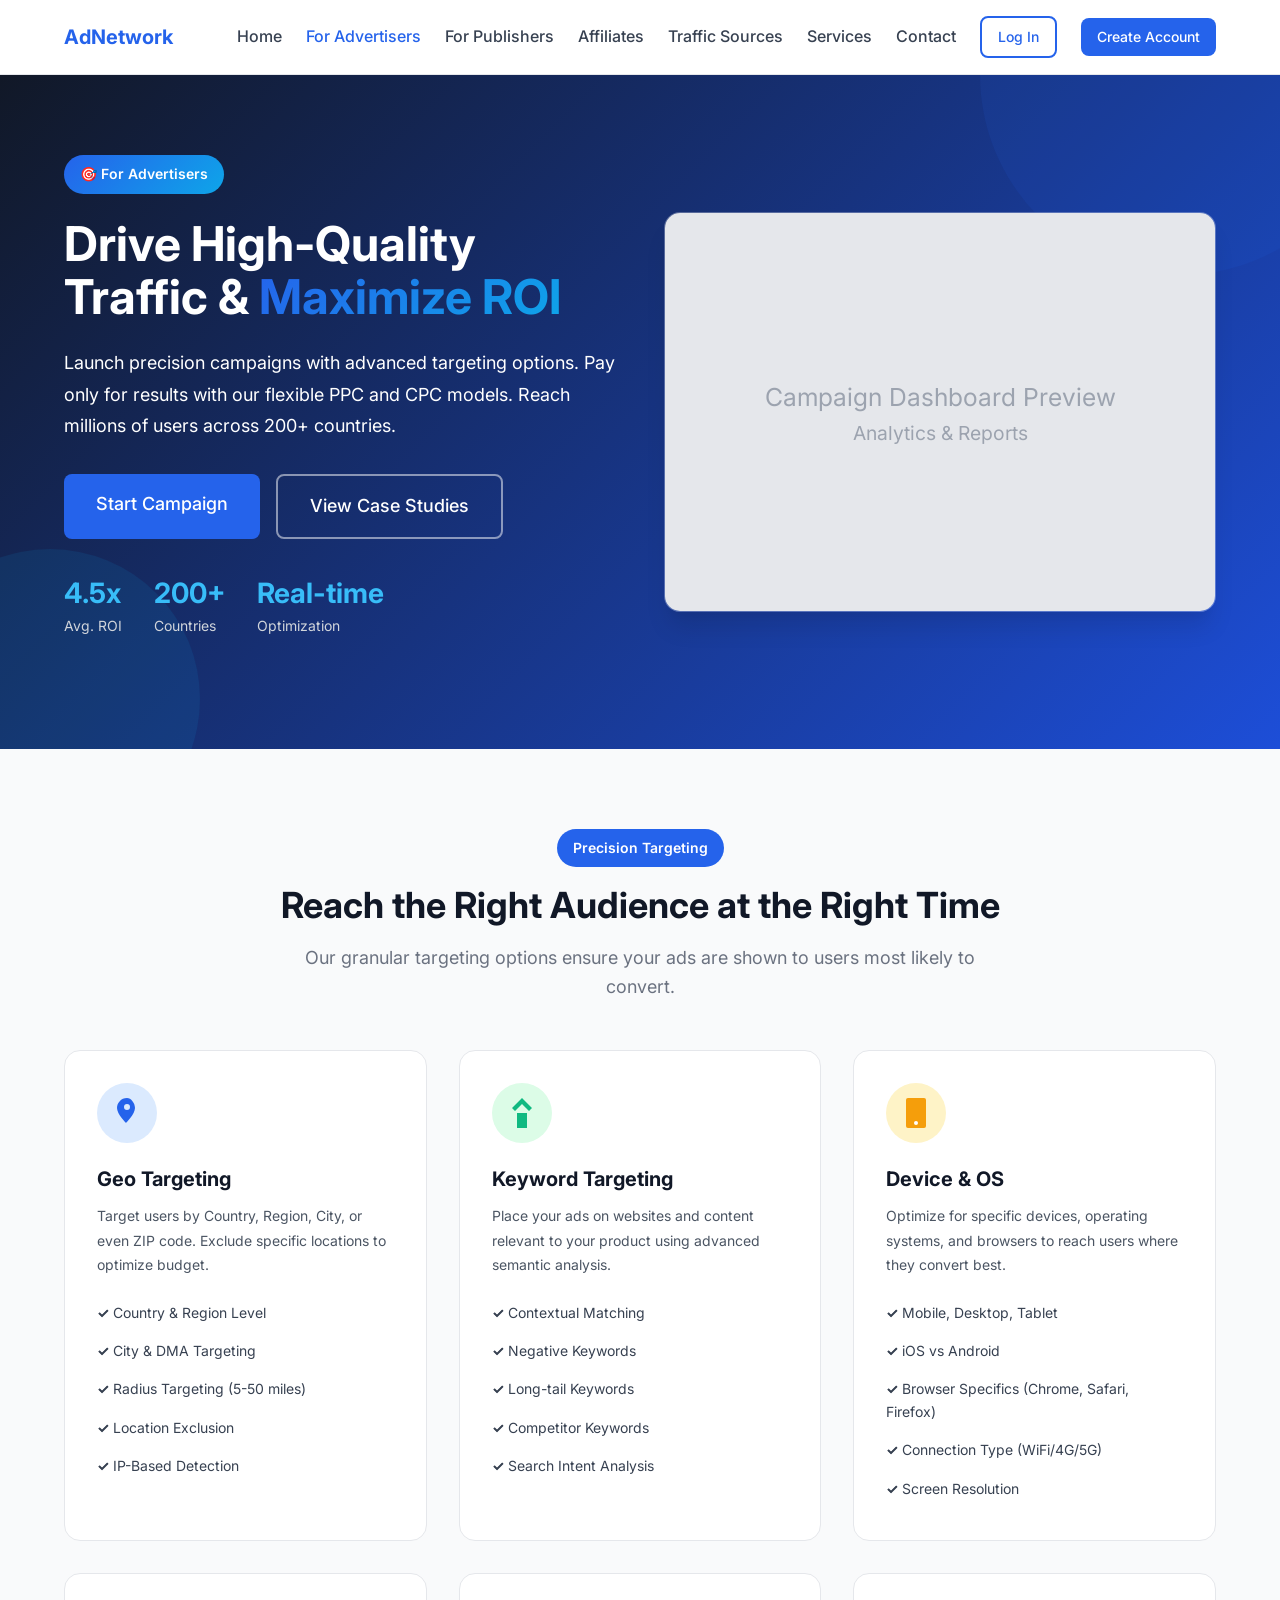
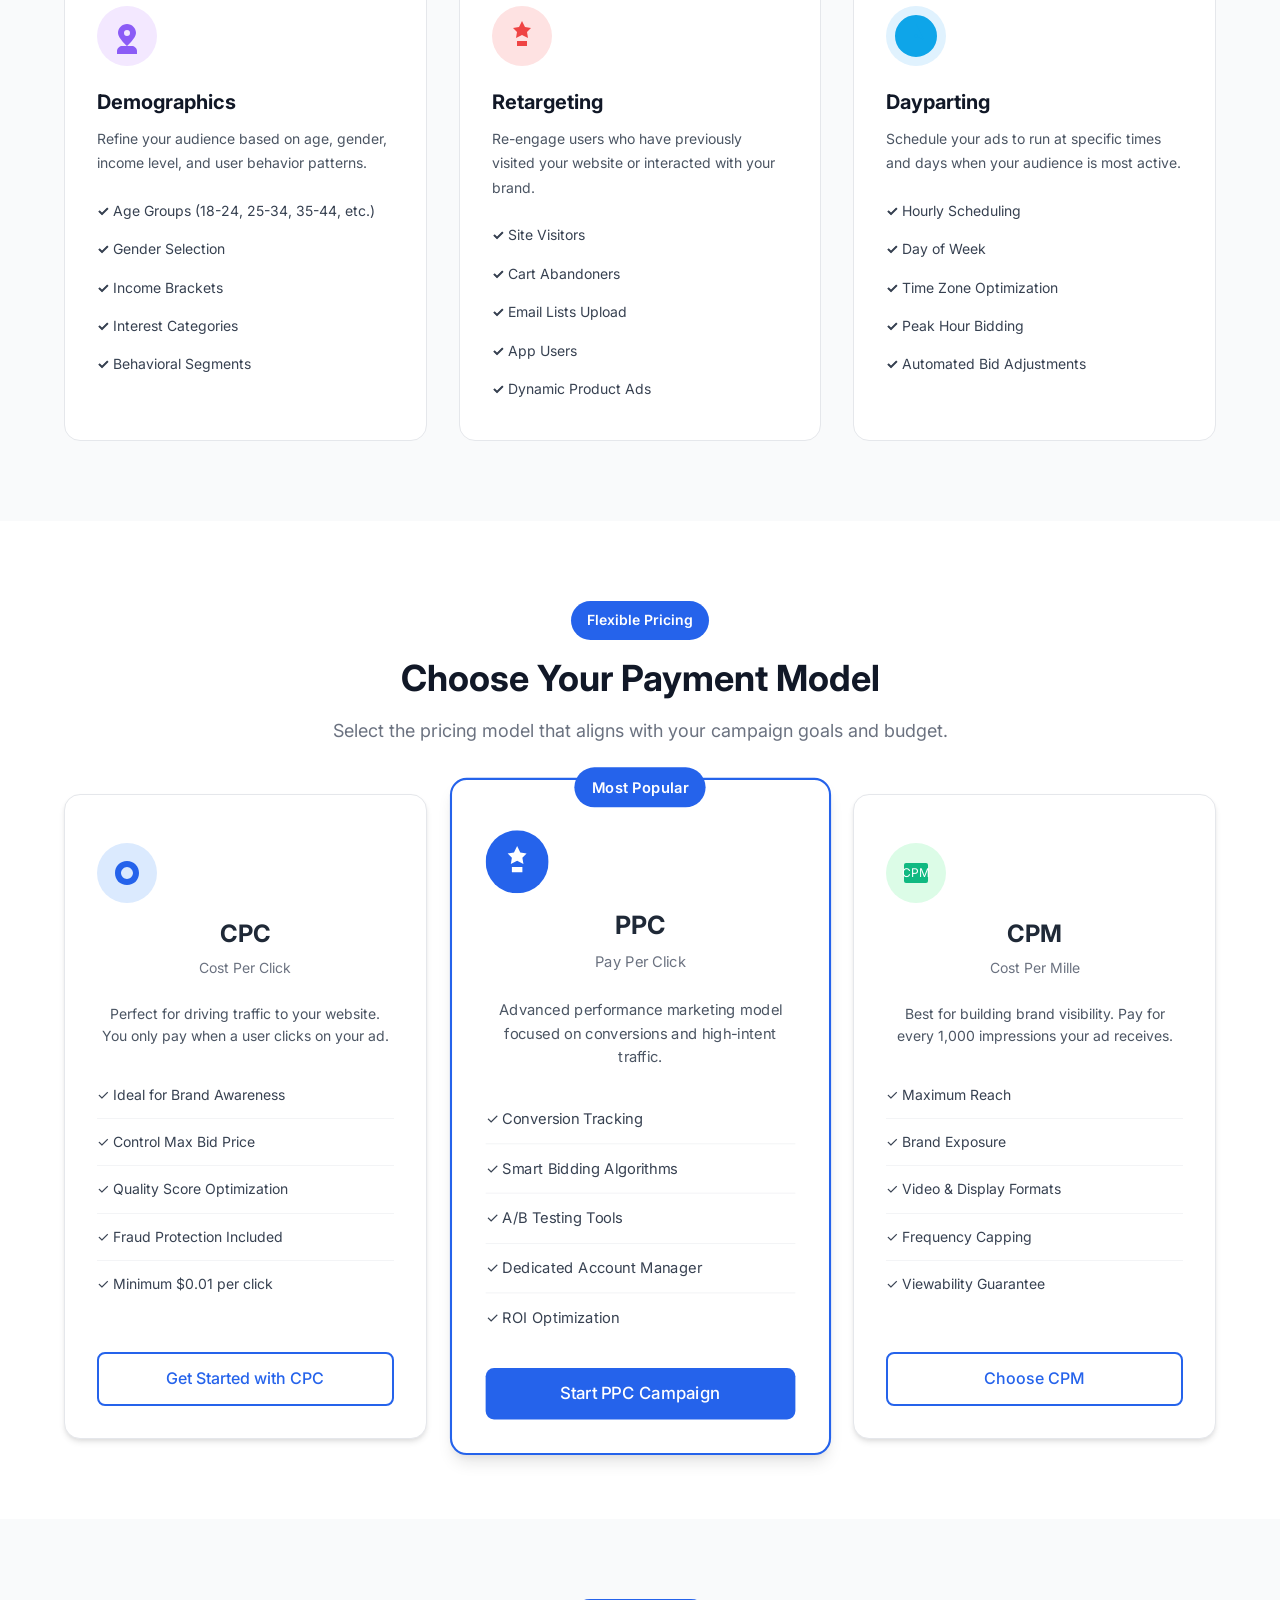
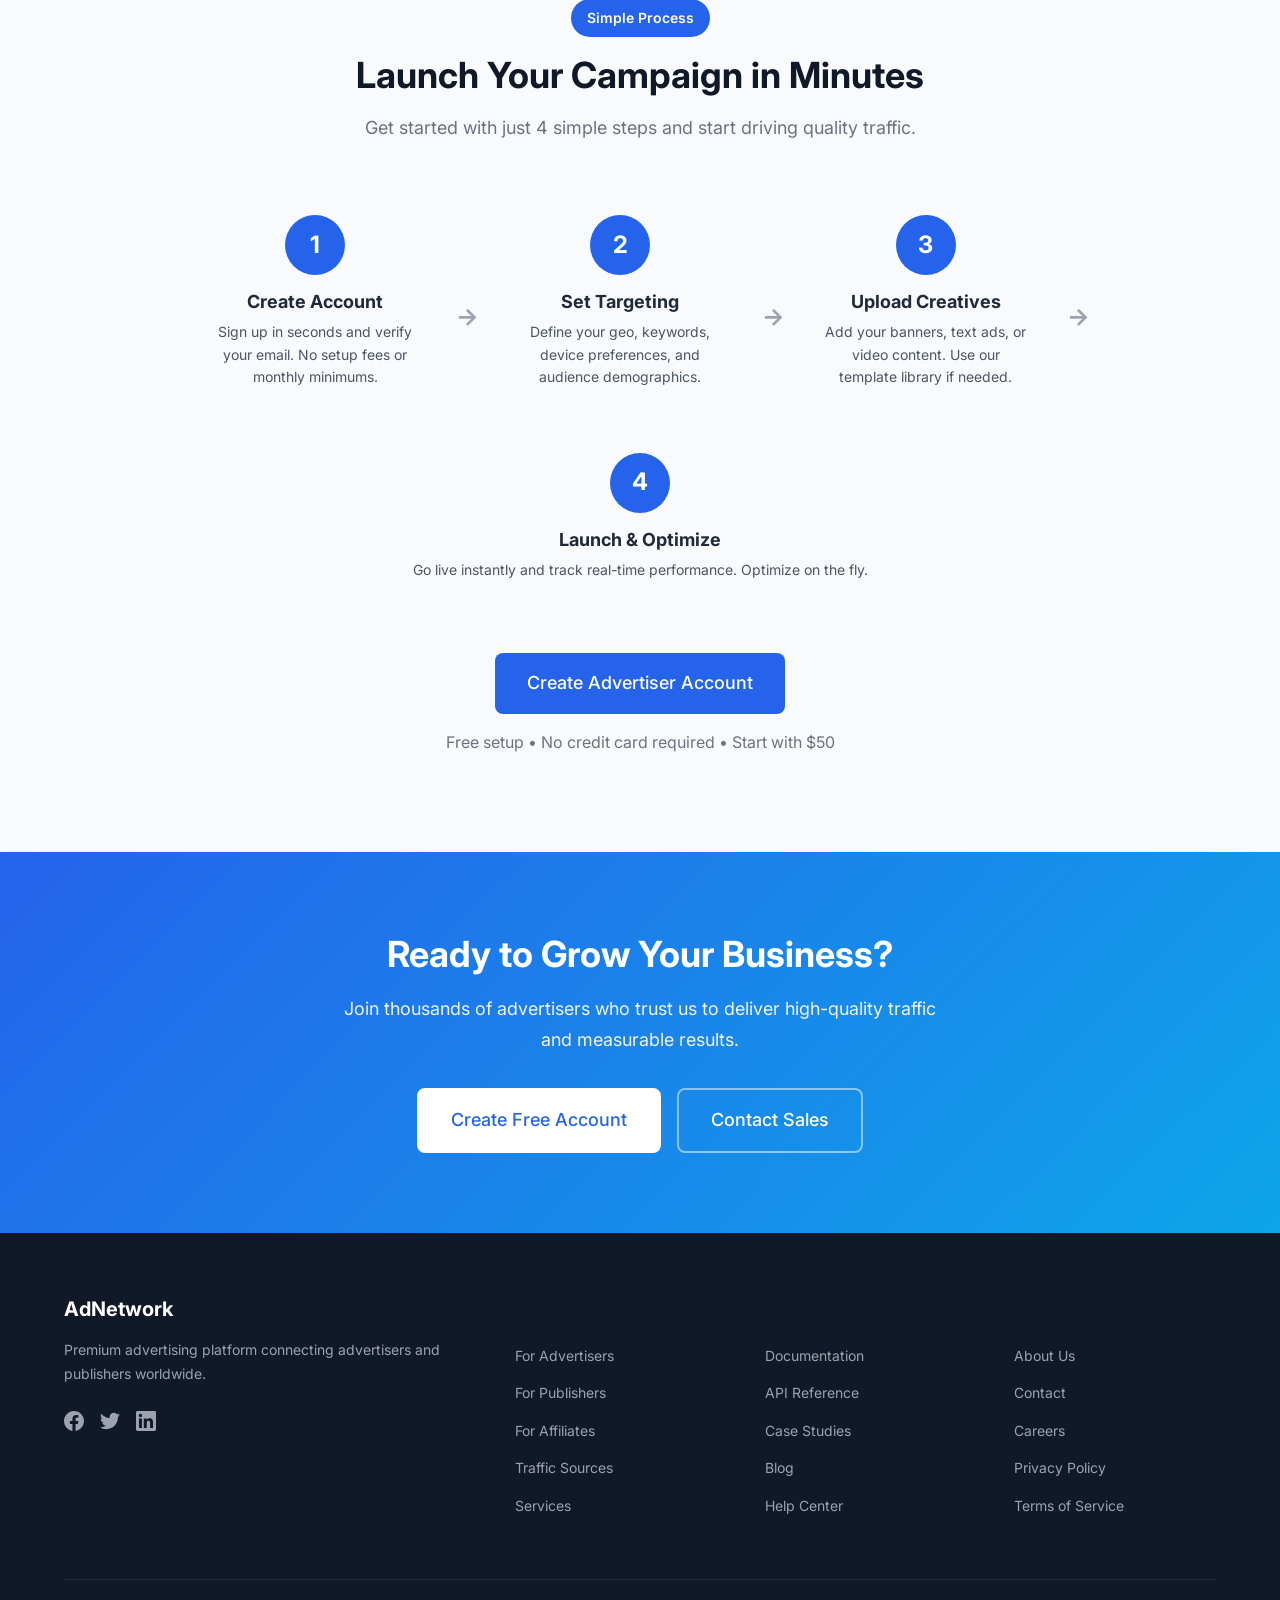
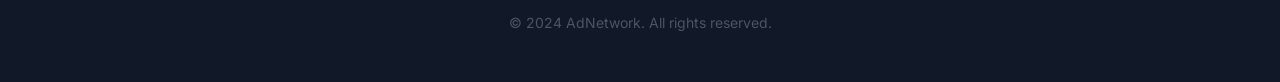
==== pages/advertiser.html @ 81810e1e "update branch" ====
<!DOCTYPE html>
<html lang="en">
<head>
  <meta charset="UTF-8" />
  <meta name="viewport" content="width=device-width, initial-scale=1.0" />
  <meta name="description" content="Reach your ideal audience with precision targeting. PPC, CPC, Geo-targeting, and advanced analytics for maximum ROI." />
  <title>For Advertisers | AdNetwork - Maximize Your ROI</title>
  
  <!-- Stylesheets -->
  <link rel="stylesheet" href="../assets/css/style.css" />
  <link rel="stylesheet" href="../assets/css/responsive.css" />
  <link rel="stylesheet" href="../assets/css/advertiser.css" />
  
  <!-- Google Fonts -->
  <link rel="preconnect" href="https://fonts.googleapis.com" />
  <link rel="preconnect" href="https://fonts.gstatic.com" crossorigin />
  <link href="https://fonts.googleapis.com/css2?family=Inter:wght@400;500;600;700&display=swap" rel="stylesheet" />
</head>
<body>
  <!-- Navigation -->
  <header class="navbar">
    <div class="container">
      <a href="../index.html" class="navbar-brand">AdNetwork</a>
      
      <button class="navbar-toggle" aria-label="Toggle navigation" aria-expanded="false">
        <span></span>
        <span></span>
        <span></span>
      </button>
      
      <nav class="navbar-menu" id="navbar-menu">
        <a href="../index.html" class="navbar-link">Home</a>
        <a href="advertiser.html" class="navbar-link active">For Advertisers</a>
        <a href="publisher.html" class="navbar-link">For Publishers</a>
        <a href="affiliate.html" class="navbar-link">Affiliates</a>
        <a href="traffic-sources.html" class="navbar-link">Traffic Sources</a>
        <a href="services.html" class="navbar-link">Services</a>
        <a href="contact.html" class="navbar-link">Contact</a>
        <a href="#" class="btn btn-outline btn-sm">Log In</a>
        <a href="#" class="btn btn-primary btn-sm">Create Account</a>
      </nav>
    </div>
  </header>

  <!-- Main Content -->
  <main>
    <!-- Hero Section -->
    <section class="hero-section advertiser-hero">
      <div class="container">
        <div class="hero-content">
          <div class="hero-text">
            <span class="hero-badge">🎯 For Advertisers</span>
            <h1>Drive High-Quality Traffic & <span class="text-gradient">Maximize ROI</span></h1>
            <p class="hero-description">
              Launch precision campaigns with advanced targeting options. 
              Pay only for results with our flexible PPC and CPC models. 
              Reach millions of users across 200+ countries.
            </p>
            <div class="hero-cta">
              <a href="#" class="btn btn-primary btn-lg">Start Campaign</a>
              <a href="#" class="btn btn-outline-light btn-lg">View Case Studies</a>
            </div>
            <div class="hero-stats">
              <div class="stat-item">
                <span class="stat-number">4.5x</span>
                <span class="stat-label">Avg. ROI</span>
              </div>
              <div class="stat-item">
                <span class="stat-number">200+</span>
                <span class="stat-label">Countries</span>
              </div>
              <div class="stat-item">
                <span class="stat-number">Real-time</span>
                <span class="stat-label">Optimization</span>
              </div>
            </div>
          </div>
          <div class="hero-image">
            <div class="image-placeholder hero-placeholder">
              <svg viewBox="0 0 400 300" xmlns="http://www.w3.org/2000/svg">
                <rect fill="#E5E7EB" width="400" height="300"/>
                <text fill="#9CA3AF" font-family="Inter, sans-serif" font-size="18" text-anchor="middle" x="200" y="140">Campaign Dashboard Preview</text>
                <text fill="#9CA3AF" font-family="Inter, sans-serif" font-size="14" text-anchor="middle" x="200" y="165">Analytics & Reports</text>
              </svg>
            </div>
          </div>
        </div>
      </div>
      <div class="hero-background-shapes">
        <div class="shape shape-1"></div>
        <div class="shape shape-2"></div>
      </div>
    </section>

    <!-- Targeting Options Section -->
    <section class="section section-lg bg-light">
      <div class="container">
        <div class="section-header text-center">
          <span class="section-badge">Precision Targeting</span>
          <h2>Reach the Right Audience at the Right Time</h2>
          <p class="section-description text-muted text-large">
            Our granular targeting options ensure your ads are shown to users most likely to convert.
          </p>
        </div>

        <div class="features-grid">
          <!-- Geo Targeting -->
          <div class="feature-card">
            <div class="feature-icon">
              <svg viewBox="0 0 60 60" xmlns="http://www.w3.org/2000/svg">
                <circle fill="#DBEAFE" cx="30" cy="30" r="30"/>
                <path fill="#2563EB" d="M30 15C24 15 20 20 20 25c0 6 9 15 9 15s9-9 9-15c0-5-4-10-8-10zm0 12a3 3 0 110-6 3 3 0 010 6z"/>
              </svg>
            </div>
            <h4>Geo Targeting</h4>
            <p>Target users by Country, Region, City, or even ZIP code. Exclude specific locations to optimize budget.</p>
            <ul class="feature-list">
              <li>✓ Country & Region Level</li>
              <li>✓ City & DMA Targeting</li>
              <li>✓ Radius Targeting (5-50 miles)</li>
              <li>✓ Location Exclusion</li>
              <li>✓ IP-Based Detection</li>
            </ul>
          </div>

          <!-- Keyword Targeting -->
          <div class="feature-card">
            <div class="feature-icon">
              <svg viewBox="0 0 60 60" xmlns="http://www.w3.org/2000/svg">
                <circle fill="#DCFCE7" cx="30" cy="30" r="30"/>
                <path fill="#10B981" d="M20 25l10-10 10 10-3 3-7-7-7 7-3-3zm5 5h10v15H25V30z"/>
              </svg>
            </div>
            <h4>Keyword Targeting</h4>
            <p>Place your ads on websites and content relevant to your product using advanced semantic analysis.</p>
            <ul class="feature-list">
              <li>✓ Contextual Matching</li>
              <li>✓ Negative Keywords</li>
              <li>✓ Long-tail Keywords</li>
              <li>✓ Competitor Keywords</li>
              <li>✓ Search Intent Analysis</li>
            </ul>
          </div>

          <!-- Device & OS -->
          <div class="feature-card">
            <div class="feature-icon">
              <svg viewBox="0 0 60 60" xmlns="http://www.w3.org/2000/svg">
                <circle fill="#FEF3C7" cx="30" cy="30" r="30"/>
                <rect fill="#F59E0B" x="20" y="15" width="20" height="30" rx="2"/>
                <circle fill="#FFFFFF" cx="30" cy="40" r="2"/>
              </svg>
            </div>
            <h4>Device & OS</h4>
            <p>Optimize for specific devices, operating systems, and browsers to reach users where they convert best.</p>
            <ul class="feature-list">
              <li>✓ Mobile, Desktop, Tablet</li>
              <li>✓ iOS vs Android</li>
              <li>✓ Browser Specifics (Chrome, Safari, Firefox)</li>
              <li>✓ Connection Type (WiFi/4G/5G)</li>
              <li>✓ Screen Resolution</li>
            </ul>
          </div>

          <!-- Demographic -->
          <div class="feature-card">
            <div class="feature-icon">
              <svg viewBox="0 0 60 60" xmlns="http://www.w3.org/2000/svg">
                <circle fill="#F3E8FF" cx="30" cy="30" r="30"/>
                <path fill="#8B5CF6" d="M30 18c-5 0-9 4-9 9s9 13 9 13 9-8 9-13-4-9-9-9zm0 12a3 3 0 110-6 3 3 0 010 6z"/>
                <path fill="#8B5CF6" d="M20 45c0-3 3-5 5-5h10c2 0 5 2 5 5v3H20v-3z"/>
              </svg>
            </div>
            <h4>Demographics</h4>
            <p>Refine your audience based on age, gender, income level, and user behavior patterns.</p>
            <ul class="feature-list">
              <li>✓ Age Groups (18-24, 25-34, 35-44, etc.)</li>
              <li>✓ Gender Selection</li>
              <li>✓ Income Brackets</li>
              <li>✓ Interest Categories</li>
              <li>✓ Behavioral Segments</li>
            </ul>
          </div>

          <!-- Retargeting -->
          <div class="feature-card">
            <div class="feature-icon">
              <svg viewBox="0 0 60 60" xmlns="http://www.w3.org/2000/svg">
                <circle fill="#FEE2E2" cx="30" cy="30" r="30"/>
                <path fill="#EF4444" d="M30 15l3 6 6 1-4 4 1 6-6-3-6 3 1-6-4-4 6-1 3-6z"/>
                <path fill="#EF4444" d="M25 35h10v5H25v-5z"/>
              </svg>
            </div>
            <h4>Retargeting</h4>
            <p>Re-engage users who have previously visited your website or interacted with your brand.</p>
            <ul class="feature-list">
              <li>✓ Site Visitors</li>
              <li>✓ Cart Abandoners</li>
              <li>✓ Email Lists Upload</li>
              <li>✓ App Users</li>
              <li>✓ Dynamic Product Ads</li>
            </ul>
          </div>

          <!-- Dayparting -->
          <div class="feature-card">
            <div class="feature-icon">
              <svg viewBox="0 0 60 60" xmlns="http://www.w3.org/2000/svg">
                <circle fill="#E0F2FE" cx="30" cy="30" r="30"/>
                <circle fill="#0EA5E9" cx="30" cy="30" r="20" fill="none" stroke="#0EA5E9" stroke-width="2"/>
                <path fill="#0EA5E9" d="M30 18v12l8 4"/>
                <circle fill="#0EA5E9" cx="30" cy="30" r="2"/>
              </svg>
            </div>
            <h4>Dayparting</h4>
            <p>Schedule your ads to run at specific times and days when your audience is most active.</p>
            <ul class="feature-list">
              <li>✓ Hourly Scheduling</li>
              <li>✓ Day of Week</li>
              <li>✓ Time Zone Optimization</li>
              <li>✓ Peak Hour Bidding</li>
              <li>✓ Automated Bid Adjustments</li>
            </ul>
          </div>
        </div>
      </div>
    </section>

    <!-- Pricing Models Section -->
    <section class="section section-lg">
      <div class="container">
        <div class="section-header text-center">
          <span class="section-badge">Flexible Pricing</span>
          <h2>Choose Your Payment Model</h2>
          <p class="section-description text-muted text-large">
            Select the pricing model that aligns with your campaign goals and budget.
          </p>
        </div>

        <div class="pricing-grid">
          <!-- CPC Card -->
          <div class="pricing-card">
            <div class="pricing-header">
              <div class="pricing-icon">
                <svg viewBox="0 0 60 60" xmlns="http://www.w3.org/2000/svg">
                  <circle fill="#DBEAFE" cx="30" cy="30" r="30"/>
                  <path fill="#2563EB" d="M30 18c-7 0-12 5-12 12s5 12 12 12 12-5 12-12-5-12-12-12zm0 18c-3 0-6-3-6-6s3-6 6-6 6 3 6 6-3 6-6 6z"/>
                  <path fill="#2563EB" d="M25 30h10M30 25v10"/>
                </svg>
              </div>
              <h3>CPC</h3>
              <p class="pricing-subtitle">Cost Per Click</p>
            </div>
            <p class="pricing-desc">Perfect for driving traffic to your website. You only pay when a user clicks on your ad.</p>
            <ul class="pricing-features">
              <li>✓ Ideal for Brand Awareness</li>
              <li>✓ Control Max Bid Price</li>
              <li>✓ Quality Score Optimization</li>
              <li>✓ Fraud Protection Included</li>
              <li>✓ Minimum $0.01 per click</li>
            </ul>
            <a href="#" class="btn btn-outline btn-block">Get Started with CPC</a>
          </div>

          <!-- PPC Card -->
          <div class="pricing-card featured">
            <div class="featured-badge">Most Popular</div>
            <div class="pricing-header">
              <div class="pricing-icon">
                <svg viewBox="0 0 60 60" xmlns="http://www.w3.org/2000/svg">
                  <circle fill="#2563EB" cx="30" cy="30" r="30"/>
                  <path fill="#FFFFFF" d="M30 15l3 6 6 1-4 4 1 6-6-3-6 3 1-6-4-4 6-1 3-6z"/>
                  <path fill="#FFFFFF" d="M25 35h10v5H25v-5z"/>
                </svg>
              </div>
              <h3>PPC</h3>
              <p class="pricing-subtitle">Pay Per Click</p>
            </div>
            <p class="pricing-desc">Advanced performance marketing model focused on conversions and high-intent traffic.</p>
            <ul class="pricing-features">
              <li>✓ Conversion Tracking</li>
              <li>✓ Smart Bidding Algorithms</li>
              <li>✓ A/B Testing Tools</li>
              <li>✓ Dedicated Account Manager</li>
              <li>✓ ROI Optimization</li>
            </ul>
            <a href="#" class="btn btn-primary btn-block">Start PPC Campaign</a>
          </div>

          <!-- CPM Card -->
          <div class="pricing-card">
            <div class="pricing-header">
              <div class="pricing-icon">
                <svg viewBox="0 0 60 60" xmlns="http://www.w3.org/2000/svg">
                  <circle fill="#DCFCE7" cx="30" cy="30" r="30"/>
                  <rect fill="#10B981" x="18" y="20" width="24" height="20" rx="2"/>
                  <text fill="#FFFFFF" font-family="Inter, sans-serif" font-size="12" text-anchor="middle" x="30" y="34">CPM</text>
                </svg>
              </div>
              <h3>CPM</h3>
              <p class="pricing-subtitle">Cost Per Mille</p>
            </div>
            <p class="pricing-desc">Best for building brand visibility. Pay for every 1,000 impressions your ad receives.</p>
            <ul class="pricing-features">
              <li>✓ Maximum Reach</li>
              <li>✓ Brand Exposure</li>
              <li>✓ Video & Display Formats</li>
              <li>✓ Frequency Capping</li>
              <li>✓ Viewability Guarantee</li>
            </ul>
            <a href="#" class="btn btn-outline btn-block">Choose CPM</a>
          </div>
        </div>
      </div>
    </section>

    <!-- How It Works Section -->
    <section class="section section-lg bg-light">
      <div class="container">
        <div class="section-header text-center">
          <span class="section-badge">Simple Process</span>
          <h2>Launch Your Campaign in Minutes</h2>
          <p class="section-description text-muted text-large">
            Get started with just 4 simple steps and start driving quality traffic.
          </p>
        </div>

        <div class="steps-container">
          <div class="step-item">
            <div class="step-number">1</div>
            <h4>Create Account</h4>
            <p>Sign up in seconds and verify your email. No setup fees or monthly minimums.</p>
          </div>
          <div class="step-arrow">→</div>
          <div class="step-item">
            <div class="step-number">2</div>
            <h4>Set Targeting</h4>
            <p>Define your geo, keywords, device preferences, and audience demographics.</p>
          </div>
          <div class="step-arrow">→</div>
          <div class="step-item">
            <div class="step-number">3</div>
            <h4>Upload Creatives</h4>
            <p>Add your banners, text ads, or video content. Use our template library if needed.</p>
          </div>
          <div class="step-arrow">→</div>
          <div class="step-item">
            <div class="step-number">4</div>
            <h4>Launch & Optimize</h4>
            <p>Go live instantly and track real-time performance. Optimize on the fly.</p>
          </div>
        </div>
        
        <div class="text-center" style="margin-top: 3rem;">
          <a href="#" class="btn btn-primary btn-lg">Create Advertiser Account</a>
          <p class="text-muted mt-4">Free setup • No credit card required • Start with $50</p>
        </div>
      </div>
    </section>

    <!-- CTA Section -->
    <section class="section section-lg cta-section">
      <div class="container">
        <div class="cta-content text-center">
          <h2>Ready to Grow Your Business?</h2>
          <p class="cta-description">Join thousands of advertisers who trust us to deliver high-quality traffic and measurable results.</p>
          <div class="cta-actions">
            <a href="#" class="btn btn-white btn-lg">Create Free Account</a>
            <a href="#" class="btn btn-outline-light btn-lg">Contact Sales</a>
          </div>
        </div>
      </div>
    </section>
  </main>

  <!-- Footer -->
  <footer class="footer">
    <div class="container">
      <div class="footer-grid">
        <div class="footer-column">
          <h4 class="footer-brand">AdNetwork</h4>
          <p class="footer-description">Premium advertising platform connecting advertisers and publishers worldwide.</p>
          <div class="footer-social">
            <a href="#" aria-label="Facebook">
              <svg width="20" height="20" viewBox="0 0 24 24" fill="currentColor"><path d="M24 12.073c0-6.627-5.373-12-12-12s-12 5.373-12 12c0 5.99 4.388 10.954 10.125 11.854v-8.385H7.078v-3.47h3.047V9.43c0-3.007 1.792-4.669 4.533-4.669 1.312 0 2.686.235 2.686.235v2.953H15.83c-1.491 0-1.956.925-1.956 1.874v2.25h3.328l-.532 3.47h-2.796v8.385C19.612 23.027 24 18.062 24 12.073z"/></svg>
            </a>
            <a href="#" aria-label="Twitter">
              <svg width="20" height="20" viewBox="0 0 24 24" fill="currentColor"><path d="M23.953 4.57a10 10 0 01-2.825.775 4.958 4.958 0 002.163-2.723c-.951.555-2.005.959-3.127 1.184a4.92 4.92 0 00-8.384 4.482C7.69 8.095 4.067 6.13 1.64 3.162a4.822 4.822 0 00-.666 2.475c0 1.71.87 3.213 2.188 4.096a4.904 4.904 0 01-2.228-.616v.06a4.923 4.923 0 003.946 4.827 4.996 4.996 0 01-2.212.085 4.936 4.936 0 004.604 3.417 9.867 9.867 0 01-6.102 2.105c-.39 0-.779-.023-1.17-.067a13.995 13.995 0 007.557 2.209c9.053 0 13.998-7.496 13.998-13.985 0-.21 0-.42-.015-.63A9.935 9.935 0 0024 4.59z"/></svg>
            </a>
            <a href="#" aria-label="LinkedIn">
              <svg width="20" height="20" viewBox="0 0 24 24" fill="currentColor"><path d="M20.447 20.452h-3.554v-5.569c0-1.328-.027-3.037-1.852-3.037-1.853 0-2.136 1.445-2.136 2.939v5.667H9.351V9h3.414v1.561h.046c.477-.9 1.637-1.85 3.37-1.85 3.601 0 4.267 2.37 4.267 5.455v6.286zM5.337 7.433c-1.144 0-2.063-.926-2.063-2.065 0-1.138.92-2.063 2.063-2.063 1.14 0 2.064.925 2.064 2.063 0 1.139-.925 2.065-2.064 2.065zm1.782 13.019H3.555V9h3.564v11.452zM22.225 0H1.771C.792 0 0 .774 0 1.729v20.542C0 23.227.792 24 1.771 24h20.451C23.2 24 24 23.227 24 22.271V1.729C24 .774 23.2 0 22.222 0h.003z"/></svg>
            </a>
          </div>
        </div>
        
        <div class="footer-column">
          <h4>Platform</h4>
          <ul class="footer-links">
            <li><a href="advertiser.html">For Advertisers</a></li>
            <li><a href="publisher.html">For Publishers</a></li>
            <li><a href="affiliate.html">For Affiliates</a></li>
            <li><a href="traffic-sources.html">Traffic Sources</a></li>
            <li><a href="services.html">Services</a></li>
          </ul>
        </div>
        
        <div class="footer-column">
          <h4>Resources</h4>
          <ul class="footer-links">
            <li><a href="#">Documentation</a></li>
            <li><a href="#">API Reference</a></li>
            <li><a href="#">Case Studies</a></li>
            <li><a href="#">Blog</a></li>
            <li><a href="#">Help Center</a></li>
          </ul>
        </div>
        
        <div class="footer-column">
          <h4>Company</h4>
          <ul class="footer-links">
            <li><a href="#">About Us</a></li>
            <li><a href="contact.html">Contact</a></li>
            <li><a href="#">Careers</a></li>
            <li><a href="#">Privacy Policy</a></li>
            <li><a href="#">Terms of Service</a></li>
          </ul>
        </div>
      </div>
      
      <div class="footer-bottom">
        <p>&copy; 2024 AdNetwork. All rights reserved.</p>
      </div>
    </div>
  </footer>

  <!-- JavaScript -->
  <script src="../assets/js/main.js"></script>
</body>
</html>
---- assets/css/style.css ----
/* =============================================
   CSS Variables - Design System
   ============================================= */
:root {
  /* Color Palette */
  --color-primary: #2563eb;
  --color-primary-dark: #1d4ed8;
  --color-primary-light: #3b82f6;
  
  --color-secondary: #0ea5e9;
  --color-secondary-dark: #0284c7;
  --color-secondary-light: #38bdf8;
  
  --color-accent: #10b981;
  --color-accent-dark: #059669;
  
  /* Neutrals */
  --color-white: #ffffff;
  --color-gray-50: #f9fafb;
  --color-gray-100: #f3f4f6;
  --color-gray-200: #e5e7eb;
  --color-gray-300: #d1d5db;
  --color-gray-400: #9ca3af;
  --color-gray-500: #6b7280;
  --color-gray-600: #4b5563;
  --color-gray-700: #374151;
  --color-gray-800: #1f2937;
  --color-gray-900: #111827;
  --color-black: #000000;
  
  /* Semantic Colors */
  --color-success: #10b981;
  --color-warning: #f59e0b;
  --color-error: #ef4444;
  --color-info: #3b82f6;
  
  /* Typography */
  --font-family-base: 'Inter', -apple-system, BlinkMacSystemFont, 'Segoe UI', Roboto, Oxygen, Ubuntu, Cantarell, sans-serif;
  --font-family-heading: 'Inter', -apple-system, BlinkMacSystemFont, 'Segoe UI', Roboto, Oxygen, Ubuntu, Cantarell, sans-serif;
  
  --font-size-xs: 0.75rem;      /* 12px */
  --font-size-sm: 0.875rem;     /* 14px */
  --font-size-base: 1rem;       /* 16px */
  --font-size-lg: 1.125rem;     /* 18px */
  --font-size-xl: 1.25rem;      /* 20px */
  --font-size-2xl: 1.5rem;      /* 24px */
  --font-size-3xl: 1.875rem;    /* 30px */
  --font-size-4xl: 2.25rem;     /* 36px */
  --font-size-5xl: 3rem;        /* 48px */
  
  --font-weight-normal: 400;
  --font-weight-medium: 500;
  --font-weight-semibold: 600;
  --font-weight-bold: 700;
  
  --line-height-tight: 1.25;
  --line-height-base: 1.6;
  --line-height-relaxed: 1.75;
  
  /* Spacing */
  --spacing-0: 0;
  --spacing-1: 0.25rem;   /* 4px */
  --spacing-2: 0.5rem;    /* 8px */
  --spacing-3: 0.75rem;   /* 12px */
  --spacing-4: 1rem;      /* 16px */
  --spacing-5: 1.25rem;   /* 20px */
  --spacing-6: 1.5rem;    /* 24px */
  --spacing-8: 2rem;      /* 32px */
  --spacing-10: 2.5rem;   /* 40px */
  --spacing-12: 3rem;     /* 48px */
  --spacing-16: 4rem;     /* 64px */
  --spacing-20: 5rem;     /* 80px */
  --spacing-24: 6rem;     /* 96px */
  
  /* Layout */
  --container-max-width: 1200px;
  --container-padding: var(--spacing-6);
  
  /* Border Radius */
  --radius-sm: 0.25rem;
  --radius-md: 0.5rem;
  --radius-lg: 0.75rem;
  --radius-xl: 1rem;
  --radius-full: 9999px;
  
  /* Shadows */
  --shadow-sm: 0 1px 2px 0 rgba(0, 0, 0, 0.05);
  --shadow-md: 0 4px 6px -1px rgba(0, 0, 0, 0.1), 0 2px 4px -1px rgba(0, 0, 0, 0.06);
  --shadow-lg: 0 10px 15px -3px rgba(0, 0, 0, 0.1), 0 4px 6px -2px rgba(0, 0, 0, 0.05);
  --shadow-xl: 0 20px 25px -5px rgba(0, 0, 0, 0.1), 0 10px 10px -5px rgba(0, 0, 0, 0.04);
  
  /* Transitions */
  --transition-fast: 150ms ease;
  --transition-base: 300ms ease;
  --transition-slow: 500ms ease;
  
  /* Z-index */
  --z-dropdown: 100;
  --z-sticky: 200;
  --z-fixed: 300;
  --z-modal-backdrop: 400;
  --z-modal: 500;
  --z-tooltip: 600;
}

/* =============================================
   Modern CSS Reset
   ============================================= */
*,
*::before,
*::after {
  box-sizing: border-box;
  margin: 0;
  padding: 0;
}

html {
  font-size: 16px;
  -webkit-font-smoothing: antialiased;
  -moz-osx-font-smoothing: grayscale;
  scroll-behavior: smooth;
}

body {
  font-family: var(--font-family-base);
  font-size: var(--font-size-base);
  line-height: var(--line-height-base);
  color: var(--color-gray-800);
  background-color: var(--color-white);
  min-height: 100vh;
  text-rendering: optimizeLegibility;
}

img,
picture,
video,
canvas,
svg {
  display: block;
  max-width: 100%;
  height: auto;
}

input,
button,
textarea,
select {
  font: inherit;
  color: inherit;
}

button {
  cursor: pointer;
  background: none;
  border: none;
}

a {
  text-decoration: none;
  color: inherit;
}

ul,
ol {
  list-style: none;
}

table {
  border-collapse: collapse;
  border-spacing: 0;
}

/* =============================================
   Container & Section Utilities
   ============================================= */
.container {
  width: 100%;
  max-width: var(--container-max-width);
  margin-left: auto;
  margin-right: auto;
  padding-left: var(--container-padding);
  padding-right: var(--container-padding);
}

.container-fluid {
  width: 100%;
  padding-left: var(--container-padding);
  padding-right: var(--container-padding);
}

.section {
  padding-top: var(--spacing-16);
  padding-bottom: var(--spacing-16);
}

.section-sm {
  padding-top: var(--spacing-10);
  padding-bottom: var(--spacing-10);
}

.section-lg {
  padding-top: var(--spacing-20);
  padding-bottom: var(--spacing-20);
}

/* =============================================
   Typography Utilities
   ============================================= */
h1, h2, h3, h4, h5, h6 {
  font-family: var(--font-family-heading);
  font-weight: var(--font-weight-bold);
  line-height: var(--line-height-tight);
  color: var(--color-gray-900);
  margin-bottom: var(--spacing-4);
}

h1 {
  font-size: var(--font-size-5xl);
}

h2 {
  font-size: var(--font-size-4xl);
}

h3 {
  font-size: var(--font-size-3xl);
}

h4 {
  font-size: var(--font-size-2xl);
}

h5 {
  font-size: var(--font-size-xl);
}

h6 {
  font-size: var(--font-size-lg);
}

p {
  margin-bottom: var(--spacing-4);
  color: var(--color-gray-600);
}

a {
  color: var(--color-primary);
  transition: color var(--transition-fast);
}

a:hover {
  color: var(--color-primary-dark);
}

.text-center {
  text-align: center;
}

.text-left {
  text-align: left;
}

.text-right {
  text-align: right;
}

.text-small {
  font-size: var(--font-size-sm);
}

.text-large {
  font-size: var(--font-size-lg);
}

.text-muted {
  color: var(--color-gray-500);
}

.text-primary {
  color: var(--color-primary);
}

.font-bold {
  font-weight: var(--font-weight-bold);
}

.font-semibold {
  font-weight: var(--font-weight-semibold);
}

.font-medium {
  font-weight: var(--font-weight-medium);
}

/* =============================================
   Display & Visibility Utilities
   ============================================= */
.d-none {
  display: none;
}

.d-block {
  display: block;
}

.d-flex {
  display: flex;
}

.d-grid {
  display: grid;
}

.flex-column {
  flex-direction: column;
}

.flex-row {
  flex-direction: row;
}

.justify-center {
  justify-content: center;
}

.justify-between {
  justify-content: space-between;
}

.align-center {
  align-items: center;
}

.gap-2 {
  gap: var(--spacing-2);
}

.gap-4 {
  gap: var(--spacing-4);
}

.gap-6 {
  gap: var(--spacing-6);
}

/* =============================================
   Spacing Utilities
   ============================================= */
.mt-0 { margin-top: var(--spacing-0); }
.mt-2 { margin-top: var(--spacing-2); }
.mt-4 { margin-top: var(--spacing-4); }
.mt-6 { margin-top: var(--spacing-6); }
.mt-8 { margin-top: var(--spacing-8); }

.mb-0 { margin-bottom: var(--spacing-0); }
.mb-2 { margin-bottom: var(--spacing-2); }
.mb-4 { margin-bottom: var(--spacing-4); }
.mb-6 { margin-bottom: var(--spacing-6); }
.mb-8 { margin-bottom: var(--spacing-8); }

.p-0 { padding: var(--spacing-0); }
.p-2 { padding: var(--spacing-2); }
.p-4 { padding: var(--spacing-4); }
.p-6 { padding: var(--spacing-6); }
.p-8 { padding: var(--spacing-8); }

/* =============================================
   Navigation Styles
   ============================================= */
.navbar {
  position: sticky;
  top: 0;
  z-index: var(--z-sticky);
  background-color: var(--color-white);
  border-bottom: 1px solid var(--color-gray-200);
  padding: var(--spacing-4) 0;
}

.navbar .container {
  display: flex;
  justify-content: space-between;
  align-items: center;
}

.navbar-brand {
  font-size: var(--font-size-xl);
  font-weight: var(--font-weight-bold);
  color: var(--color-primary);
}

.navbar-menu {
  display: flex;
  gap: var(--spacing-6);
  align-items: center;
}

.navbar-link {
  font-weight: var(--font-weight-medium);
  color: var(--color-gray-700);
  transition: color var(--transition-fast);
}

.navbar-link:hover,
.navbar-link.active {
  color: var(--color-primary);
}

.navbar-toggle {
  display: none;
  flex-direction: column;
  gap: 4px;
  padding: var(--spacing-2);
  cursor: pointer;
}

.navbar-toggle span {
  display: block;
  width: 24px;
  height: 2px;
  background-color: var(--color-gray-800);
  transition: all var(--transition-fast);
}

/* Mobile Navigation */
@media (max-width: 768px) {
  .navbar-toggle {
    display: flex;
  }
  
  .navbar-menu {
    position: fixed;
    top: 60px;
    left: 0;
    right: 0;
    background-color: var(--color-white);
    flex-direction: column;
    padding: var(--spacing-4);
    border-bottom: 1px solid var(--color-gray-200);
    box-shadow: var(--shadow-md);
    display: none;
  }
  
  .navbar-menu.active {
    display: flex;
  }
}

/* =============================================
   Footer Styles
   ============================================= */
.footer {
  background-color: var(--color-gray-900);
  color: var(--color-gray-300);
  padding: var(--spacing-16) 0 var(--spacing-8);
}

.footer a {
  color: var(--color-gray-300);
}

.footer a:hover {
  color: var(--color-white);
}

/* =============================================
   Button Utilities
   ============================================= */
.btn {
  display: inline-block;
  padding: var(--spacing-3) var(--spacing-6);
  font-weight: var(--font-weight-medium);
  text-align: center;
  border-radius: var(--radius-md);
  transition: all var(--transition-fast);
  cursor: pointer;
  border: none;
}

.btn-primary {
  background-color: var(--color-primary);
  color: var(--color-white);
}

.btn-primary:hover {
  background-color: var(--color-primary-dark);
  color: var(--color-white);
}

.btn-secondary {
  background-color: var(--color-secondary);
  color: var(--color-white);
}

.btn-secondary:hover {
  background-color: var(--color-secondary-dark);
  color: var(--color-white);
}

.btn-outline {
  background-color: transparent;
  border: 2px solid var(--color-primary);
  color: var(--color-primary);
}

.btn-outline:hover {
  background-color: var(--color-primary);
  color: var(--color-white);
}

/* =============================================
   Button Size Variants
   ============================================= */
.btn-sm {
  padding: var(--spacing-2) var(--spacing-4);
  font-size: var(--font-size-sm);
}

.btn-lg {
  padding: var(--spacing-4) var(--spacing-8);
  font-size: var(--font-size-lg);
}

.btn-block {
  display: block;
  width: 100%;
}

.btn-outline-light {
  background-color: transparent;
  border: 2px solid var(--color-white);
  color: var(--color-white);
}

.btn-outline-light:hover {
  background-color: var(--color-white);
  color: var(--color-gray-900);
}

/* =============================================
   Background Utilities
   ============================================= */
.bg-light {
  background-color: var(--color-gray-50);
}

.bg-dark {
  background-color: var(--color-gray-900);
}

/* =============================================
   Section Header Styles
   ============================================= */
.section-header {
  margin-bottom: var(--spacing-12);
}

.section-badge {
  display: inline-block;
  padding: var(--spacing-2) var(--spacing-4);
  background-color: var(--color-primary);
  color: var(--color-white);
  font-size: var(--font-size-sm);
  font-weight: var(--font-weight-semibold);
  border-radius: var(--radius-full);
  margin-bottom: var(--spacing-4);
}

.section-description {
  max-width: 700px;
  margin-left: auto;
  margin-right: auto;
}

/* =============================================
   Hero Section
   ============================================= */
.hero-section {
  position: relative;
  padding: var(--spacing-20) 0;
  overflow: hidden;
  background: linear-gradient(135deg, var(--color-gray-50) 0%, var(--color-white) 100%);
}

.hero-content {
  display: grid;
  grid-template-columns: 1fr 1fr;
  gap: var(--spacing-12);
  align-items: center;
  position: relative;
  z-index: 1;
}

.hero-text {
  max-width: 600px;
}

.hero-badge {
  display: inline-block;
  padding: var(--spacing-2) var(--spacing-4);
  background: linear-gradient(135deg, var(--color-primary) 0%, var(--color-secondary) 100%);
  color: var(--color-white);
  font-size: var(--font-size-sm);
  font-weight: var(--font-weight-semibold);
  border-radius: var(--radius-full);
  margin-bottom: var(--spacing-6);
}

.hero-section h1 {
  font-size: var(--font-size-5xl);
  line-height: 1.1;
  margin-bottom: var(--spacing-6);
}

.text-gradient {
  background: linear-gradient(135deg, var(--color-primary) 0%, var(--color-secondary) 100%);
  -webkit-background-clip: text;
  -webkit-text-fill-color: transparent;
  background-clip: text;
}

.hero-description {
  font-size: var(--font-size-lg);
  color: var(--color-gray-600);
  margin-bottom: var(--spacing-8);
  line-height: var(--line-height-relaxed);
}

.hero-cta {
  display: flex;
  gap: var(--spacing-4);
  margin-bottom: var(--spacing-10);
}

.hero-stats {
  display: flex;
  gap: var(--spacing-8);
}

.stat-item {
  display: flex;
  flex-direction: column;
}

.stat-number {
  font-size: var(--font-size-3xl);
  font-weight: var(--font-weight-bold);
  color: var(--color-primary);
  line-height: 1;
}

.stat-label {
  font-size: var(--font-size-sm);
  color: var(--color-gray-500);
  margin-top: var(--spacing-2);
}

.hero-image {
  position: relative;
}

.image-placeholder {
  background-color: var(--color-gray-100);
  border-radius: var(--radius-xl);
  overflow: hidden;
  box-shadow: var(--shadow-xl);
}

.hero-placeholder {
  width: 100%;
  height: 400px;
}

.hero-background-shapes {
  position: absolute;
  top: 0;
  left: 0;
  right: 0;
  bottom: 0;
  pointer-events: none;
  overflow: hidden;
}

.shape {
  position: absolute;
  border-radius: 50%;
  opacity: 0.1;
}

.shape-1 {
  width: 400px;
  height: 400px;
  background: var(--color-primary);
  top: -200px;
  right: -100px;
}

.shape-2 {
  width: 300px;
  height: 300px;
  background: var(--color-secondary);
  bottom: -100px;
  left: -100px;
}

.shape-3 {
  width: 200px;
  height: 200px;
  background: var(--color-accent);
  top: 50%;
  left: 50%;
  transform: translate(-50%, -50%);
}

/* =============================================
   Logos Grid (Trusted By Section)
   ============================================= */
.logos-grid {
  display: flex;
  justify-content: center;
  align-items: center;
  gap: var(--spacing-8);
  flex-wrap: wrap;
}

.logo-placeholder {
  width: 120px;
  height: 40px;
  transition: opacity var(--transition-fast);
}

.logo-placeholder:hover {
  opacity: 0.7;
}

/* =============================================
   Solutions Grid
   ============================================= */
.solutions-grid {
  display: grid;
  grid-template-columns: repeat(auto-fit, minmax(320px, 1fr));
  gap: var(--spacing-8);
}

.solution-card {
  background: var(--color-white);
  border: 1px solid var(--color-gray-200);
  border-radius: var(--radius-xl);
  padding: var(--spacing-8);
  transition: all var(--transition-base);
}

.solution-card:hover {
  transform: translateY(-4px);
  box-shadow: var(--shadow-xl);
}

.card-featured {
  background: linear-gradient(135deg, var(--color-primary) 0%, var(--color-primary-dark) 100%);
  color: var(--color-white);
  border: none;
}

.card-featured h3,
.card-featured p,
.card-featured li {
  color: var(--color-white);
}

.card-featured .btn-outline {
  border-color: var(--color-white);
  color: var(--color-white);
}

.card-featured .btn-outline:hover {
  background-color: var(--color-white);
  color: var(--color-primary);
}

.card-icon {
  margin-bottom: var(--spacing-6);
}

.icon-placeholder {
  width: 60px;
  height: 60px;
  border-radius: var(--radius-lg);
  display: flex;
  align-items: center;
  justify-content: center;
}

.icon-secondary {
  background-color: var(--color-success);
}

.icon-accent {
  background-color: var(--color-warning);
}

.card-description {
  color: var(--color-gray-600);
  margin-bottom: var(--spacing-6);
  line-height: var(--line-height-relaxed);
}

.card-features {
  list-style: none;
  margin-bottom: var(--spacing-8);
}

.card-features li {
  padding: var(--spacing-2) 0;
  color: var(--color-gray-700);
  font-size: var(--font-size-sm);
}

.card-featured .card-features li {
  color: var(--color-gray-100);
}

/* =============================================
   Features Grid
   ============================================= */
.features-grid {
  display: grid;
  grid-template-columns: repeat(auto-fit, minmax(300px, 1fr));
  gap: var(--spacing-8);
}

.feature-card {
  background: var(--color-white);
  border-radius: var(--radius-lg);
  padding: var(--spacing-6);
  transition: all var(--transition-base);
}

.feature-card:hover {
  transform: translateY(-4px);
  box-shadow: var(--shadow-lg);
}

.feature-image-placeholder {
  width: 100%;
  height: 160px;
  margin-bottom: var(--spacing-6);
  border-radius: var(--radius-md);
  overflow: hidden;
}

.feature-card h4 {
  font-size: var(--font-size-xl);
  margin-bottom: var(--spacing-3);
}

.feature-card p {
  font-size: var(--font-size-sm);
  color: var(--color-gray-600);
  line-height: var(--line-height-relaxed);
}

/* =============================================
   Stats Section
   ============================================= */
.stats-container {
  display: grid;
  grid-template-columns: repeat(auto-fit, minmax(200px, 1fr));
  gap: var(--spacing-8);
}

.stat-card {
  text-align: center;
  padding: var(--spacing-8);
  background: var(--color-white);
  border-radius: var(--radius-lg);
  box-shadow: var(--shadow-md);
  transition: all var(--transition-base);
}

.stat-card:hover {
  transform: translateY(-4px);
  box-shadow: var(--shadow-xl);
}

.stat-icon {
  font-size: 2.5rem;
  display: block;
  margin-bottom: var(--spacing-4);
}

.stat-value {
  display: block;
  font-size: var(--font-size-4xl);
  font-weight: var(--font-weight-bold);
  color: var(--color-primary);
  line-height: 1;
  margin-bottom: var(--spacing-2);
}

.stat-label {
  display: block;
  font-size: var(--font-size-sm);
  color: var(--color-gray-600);
}

/* =============================================
   CTA Section
   ============================================= */
.cta-section {
  background: linear-gradient(135deg, var(--color-primary) 0%, var(--color-primary-dark) 100%);
  color: var(--color-white);
}

.cta-content {
  text-align: center;
  max-width: 700px;
  margin: 0 auto;
}

.cta-section h2 {
  color: var(--color-white);
  font-size: var(--font-size-4xl);
  margin-bottom: var(--spacing-6);
}

.cta-description {
  font-size: var(--font-size-lg);
  color: var(--color-gray-200);
  margin-bottom: var(--spacing-8);
  line-height: var(--line-height-relaxed);
}

.cta-buttons {
  display: flex;
  gap: var(--spacing-4);
  justify-content: center;
}

/* =============================================
   Responsive Design
   ============================================= */
@media (max-width: 992px) {
  .hero-content {
    grid-template-columns: 1fr;
    text-align: center;
  }
  
  .hero-text {
    max-width: 100%;
  }
  
  .hero-cta {
    justify-content: center;
  }
  
  .hero-stats {
    justify-content: center;
  }
  
  .hero-image {
    order: -1;
  }
}

@media (max-width: 768px) {
  .hero-section {
    padding: var(--spacing-12) 0;
  }
  
  .hero-section h1 {
    font-size: var(--font-size-3xl);
  }
  
  .hero-cta {
    flex-direction: column;
  }
  
  .hero-stats {
    flex-direction: column;
    gap: var(--spacing-4);
  }
  
  .logos-grid {
    gap: var(--spacing-4);
  }
  
  .solutions-grid {
    grid-template-columns: 1fr;
  }
  
  .features-grid {
    grid-template-columns: 1fr;
  }
  
  .stats-container {
    grid-template-columns: repeat(2, 1fr);
  }
  
  .cta-buttons {
    flex-direction: column;
  }
  
  .stat-card {
    padding: var(--spacing-4);
  }
}

@media (max-width: 480px) {
  .stats-container {
    grid-template-columns: 1fr;
  }
  
  .logo-placeholder {
    width: 100px;
    height: 35px;
  }
}

/* Feature List inside Cards */
.feature-list {
    list-style: none;
    padding: 0;
    margin: 1.5rem 0;
    text-align: left;
}

.feature-list li {
    padding: 0.5rem 0;
    padding-left: 1.5rem;
    position: relative;
    color: var(--gray-600);
    font-size: 0.95rem;
}

.feature-list li::before {
    content: "✓";
    position: absolute;
    left: 0;
    color: var(--success);
    font-weight: bold;
}

/* Pricing Cards */
.pricing-grid {
    display: grid;
    grid-template-columns: repeat(auto-fit, minmax(300px, 1fr));
    gap: 2rem;
    margin-top: 3rem;
}

.pricing-card {
    background: white;
    border-radius: var(--radius-lg);
    padding: 2.5rem;
    box-shadow: var(--shadow-md);
    border: 1px solid var(--gray-200);
    transition: var(--transition);
    position: relative;
    display: flex;
    flex-direction: column;
}

.pricing-card:hover {
    transform: translateY(-5px);
    box-shadow: var(--shadow-xl);
}

.pricing-card.featured {
    border-color: var(--primary);
    box-shadow: var(--shadow-lg);
    transform: scale(1.05);
    z-index: 1;
}

.pricing-card.featured:hover {
    transform: scale(1.05) translateY(-5px);
}

.featured-badge {
    position: absolute;
    top: -12px;
    left: 50%;
    transform: translateX(-50%);
    background: var(--primary);
    color: white;
    padding: 0.25rem 1rem;
    border-radius: 20px;
    font-size: 0.85rem;
    font-weight: 600;
}

.pricing-header {
    text-align: center;
    margin-bottom: 1.5rem;
}

.pricing-header h3 {
    font-size: 2rem;
    color: var(--gray-900);
    margin-bottom: 0.5rem;
}

.pricing-subtitle {
    color: var(--gray-500);
    font-size: 0.95rem;
    margin-bottom: 1rem;
}

.pricing-icon {
    color: var(--primary);
    margin: 1rem 0;
}

.pricing-desc {
    text-align: center;
    color: var(--gray-600);
    margin-bottom: 1.5rem;
    line-height: 1.6;
}

.pricing-features {
    list-style: none;
    padding: 0;
    margin: 0 0 2rem 0;
    flex-grow: 1;
}

.pricing-features li {
    padding: 0.75rem 0;
    border-bottom: 1px solid var(--gray-100);
    color: var(--gray-700);
    font-size: 0.95rem;
}

.pricing-features li:last-child {
    border-bottom: none;
}

/* Steps Container */
.steps-container {
    display: flex;
    justify-content: space-between;
    align-items: center;
    max-width: 900px;
    margin: 3rem auto 0;
    flex-wrap: wrap;
    gap: 1rem;
}

.step-item {
    flex: 1;
    min-width: 150px;
    text-align: center;
    padding: 1.5rem;
}

.step-number {
    width: 50px;
    height: 50px;
    background: var(--primary);
    color: white;
    border-radius: 50%;
    display: flex;
    align-items: center;
    justify-content: center;
    font-size: 1.5rem;
    font-weight: 700;
    margin: 0 auto 1rem;
}

.step-item h4 {
    font-size: 1.1rem;
    margin-bottom: 0.5rem;
    color: var(--gray-900);
}

.step-item p {
    font-size: 0.9rem;
    color: var(--gray-600);
}

.step-arrow {
    font-size: 2rem;
    color: var(--gray-400);
    font-weight: bold;
}

/* Badge */
.badge {
    display: inline-block;
    background: rgba(79, 70, 229, 0.1);
    color: var(--primary);
    padding: 0.5rem 1rem;
    border-radius: 20px;
    font-size: 0.875rem;
    font-weight: 600;
    margin-bottom: 1rem;
}

/* Hero Stats */
.hero-stats {
    display: flex;
    gap: 2rem;
    margin: 2rem 0;
    flex-wrap: wrap;
}

.stat-item {
    display: flex;
    flex-direction: column;
}

.stat-number {
    font-size: 1.75rem;
    font-weight: 700;
    color: var(--gray-900);
}

.stat-label {
    font-size: 0.875rem;
    color: var(--gray-500);
}

/* Outline Light Button */
.btn-outline-light {
    background: transparent;
    border: 2px solid rgba(255, 255, 255, 0.5);
    color: white;
}

.btn-outline-light:hover {
    background: white;
    color: var(--primary);
    border-color: white;
}

/* White Button */
.btn-white {
    background: white;
    color: var(--primary);
    border: 2px solid white;
}

.btn-white:hover {
    background: transparent;
    color: white;
    border-color: white;
}

/* Block Button */
.btn-block {
    display: block;
    width: 100%;
}

/* Footer Styles */
.footer {
    background: var(--color-gray-900);
    color: var(--color-gray-300);
    padding: 4rem 0 2rem;
}

.footer-grid {
    display: grid;
    grid-template-columns: 2fr 1fr 1fr 1fr;
    gap: 3rem;
    margin-bottom: 3rem;
}

.footer-column {
    display: flex;
    flex-direction: column;
}

.footer-brand {
    color: white;
    font-size: var(--font-size-xl);
    font-weight: var(--font-weight-bold);
    margin-bottom: var(--spacing-4);
}

.footer-description {
    color: var(--color-gray-400);
    font-size: var(--font-size-sm);
    line-height: var(--line-height-relaxed);
    margin-bottom: var(--spacing-6);
}

.footer-social {
    display: flex;
    gap: var(--spacing-4);
}

.footer-social a {
    color: var(--color-gray-400);
    transition: color var(--transition-fast);
}

.footer-social a:hover {
    color: white;
}

.footer-links {
    list-style: none;
    padding: 0;
    margin: 0;
}

.footer-links li {
    margin-bottom: var(--spacing-3);
}

.footer-links a {
    color: var(--color-gray-400);
    text-decoration: none;
    transition: color var(--transition-fast);
    font-size: var(--font-size-sm);
}

.footer-links a:hover {
    color: white;
}

.footer-bottom {
    border-top: 1px solid var(--color-gray-800);
    padding-top: 2rem;
    text-align: center;
    color: var(--color-gray-500);
    font-size: var(--font-size-sm);
}
---- assets/css/responsive.css ----
/* =============================================
   Responsive Styles
   ============================================= */

/* Tablet Breakpoint */
@media (max-width: 1024px) {
  :root {
    --container-max-width: 960px;
  }
  
  h1 {
    font-size: var(--font-size-4xl);
  }
  
  h2 {
    font-size: var(--font-size-3xl);
  }
  
  .section {
    padding-top: var(--spacing-12);
    padding-bottom: var(--spacing-12);
  }
}

/* Mobile Breakpoint */
@media (max-width: 768px) {
  :root {
    --container-max-width: 100%;
    --container-padding: var(--spacing-4);
  }
  
  html {
    font-size: 14px;
  }
  
  h1 {
    font-size: var(--font-size-3xl);
  }
  
  h2 {
    font-size: var(--font-size-2xl);
  }
  
  h3 {
    font-size: var(--font-size-xl);
  }
  
  .section {
    padding-top: var(--spacing-10);
    padding-bottom: var(--spacing-10);
  }
  
  .section-lg {
    padding-top: var(--spacing-16);
    padding-bottom: var(--spacing-16);
  }
  
  /* Stack flex containers on mobile */
  .flex-column-mobile {
    flex-direction: column;
  }
  
  /* Full width buttons on mobile */
  .btn-block-mobile {
    width: 100%;
    display: block;
  }
}

/* Small Mobile Breakpoint */
@media (max-width: 480px) {
  html {
    font-size: 13px;
  }
  
  .container {
    padding-left: var(--spacing-4);
    padding-right: var(--spacing-4);
  }
  
  h1 {
    font-size: var(--font-size-2xl);
  }
  
  h2 {
    font-size: var(--font-size-xl);
  }
}

/* Print Styles */
@media print {
  .navbar,
  .footer,
  .btn {
    display: none !important;
  }
  
  body {
    background: white;
    color: black;
  }
  
  a {
    text-decoration: underline;
  }
}

/* Advertiser Page Responsive */
@media (max-width: 992px) {
  .pricing-card.featured {
    transform: none;
  }
  
  .pricing-card.featured:hover {
    transform: translateY(-5px);
  }
  
  .steps-container {
    flex-direction: column;
  }
  
  .step-arrow {
    transform: rotate(90deg);
  }
  
  .footer-grid {
    grid-template-columns: 1fr 1fr;
  }
}

@media (max-width: 768px) {
  .hero-stats {
    justify-content: center;
  }
  
  .stat-item {
    text-align: center;
  }
  
  .pricing-grid {
    grid-template-columns: 1fr;
  }
  
  .footer-grid {
    grid-template-columns: 1fr;
    text-align: center;
  }
  
  .step-item {
    min-width: 100%;
  }
  
  .step-arrow {
    display: none;
  }
}
---- assets/css/advertiser.css ----
/* =============================================
   Advertiser Page Specific Styles
   ============================================= */

/* Hero Section - Advertiser Specific */
.advertiser-hero {
  background: linear-gradient(135deg, var(--color-gray-900) 0%, var(--color-primary-dark) 100%);
  color: var(--color-white);
}

.advertiser-hero .hero-text h1,
.advertiser-hero .hero-text p {
  color: var(--color-white);
}

.advertiser-hero .hero-stats .stat-number {
  color: var(--color-secondary-light);
}

.advertiser-hero .hero-stats .stat-label {
  color: var(--color-gray-300);
}

.advertiser-hero .image-placeholder {
  background-color: rgba(255, 255, 255, 0.1);
  backdrop-filter: blur(10px);
  border: 1px solid rgba(255, 255, 255, 0.2);
}

/* Feature Cards */
.feature-card {
  background: var(--color-white);
  border: 1px solid var(--color-gray-200);
  border-radius: var(--radius-xl);
  padding: var(--spacing-8);
  transition: all var(--transition-base);
}

.feature-card:hover {
  transform: translateY(-4px);
  box-shadow: var(--shadow-xl);
}

.feature-icon {
  margin-bottom: var(--spacing-6);
}

.feature-icon svg {
  width: 60px;
  height: 60px;
}

.feature-card h4 {
  font-size: var(--font-size-xl);
  margin-bottom: var(--spacing-3);
}

.feature-card p {
  color: var(--color-gray-600);
  margin-bottom: var(--spacing-4);
}

.feature-list {
  list-style: none;
  padding: 0;
  margin: 0;
}

.feature-list li {
  padding: var(--spacing-2) 0;
  color: var(--color-gray-700);
  font-size: var(--font-size-sm);
}

/* Pricing Grid */
.pricing-grid {
  display: grid;
  grid-template-columns: repeat(auto-fit, minmax(300px, 1fr));
  gap: var(--spacing-8);
  margin-top: var(--spacing-12);
}

.pricing-card {
  background: var(--color-white);
  border: 1px solid var(--color-gray-200);
  border-radius: var(--radius-xl);
  padding: var(--spacing-8);
  text-align: center;
  transition: all var(--transition-base);
  position: relative;
}

.pricing-card:hover {
  transform: translateY(-4px);
  box-shadow: var(--shadow-xl);
}

.pricing-card.featured {
  border: 2px solid var(--color-primary);
  box-shadow: var(--shadow-lg);
}

.pricing-card.featured:hover {
  box-shadow: var(--shadow-xl);
}

.featured-badge {
  position: absolute;
  top: -12px;
  left: 50%;
  transform: translateX(-50%);
  background: var(--color-primary);
  color: var(--color-white);
  padding: var(--spacing-2) var(--spacing-4);
  border-radius: var(--radius-full);
  font-size: var(--font-size-sm);
  font-weight: var(--font-weight-semibold);
}

.pricing-header {
  margin-bottom: var(--spacing-6);
}

.pricing-icon {
  margin-bottom: var(--spacing-4);
}

.pricing-icon svg {
  width: 60px;
  height: 60px;
}

.pricing-card h3 {
  font-size: var(--font-size-2xl);
  margin-bottom: var(--spacing-2);
}

.pricing-subtitle {
  color: var(--color-gray-500);
  font-size: var(--font-size-sm);
  margin-bottom: 0;
}

.pricing-desc {
  color: var(--color-gray-600);
  margin-bottom: var(--spacing-6);
  font-size: var(--font-size-sm);
}

.pricing-features {
  list-style: none;
  padding: 0;
  margin: 0 0 var(--spacing-6) 0;
  text-align: left;
}

.pricing-features li {
  padding: var(--spacing-3) 0;
  border-bottom: 1px solid var(--color-gray-100);
  color: var(--color-gray-700);
  font-size: var(--font-size-sm);
}

.pricing-features li:last-child {
  border-bottom: none;
}

/* Steps Container */
.steps-container {
  display: flex;
  justify-content: space-between;
  align-items: center;
  gap: var(--spacing-4);
  margin-top: var(--spacing-12);
  flex-wrap: wrap;
}

.step-item {
  flex: 1;
  min-width: 200px;
  text-align: center;
  padding: var(--spacing-6);
}

.step-number {
  display: inline-flex;
  align-items: center;
  justify-content: center;
  width: 60px;
  height: 60px;
  background: var(--color-primary);
  color: var(--color-white);
  font-size: var(--font-size-2xl);
  font-weight: var(--font-weight-bold);
  border-radius: 50%;
  margin-bottom: var(--spacing-4);
}

.step-item h4 {
  font-size: var(--font-size-lg);
  margin-bottom: var(--spacing-2);
}

.step-item p {
  color: var(--color-gray-600);
  font-size: var(--font-size-sm);
  margin-bottom: 0;
}

.step-arrow {
  font-size: var(--font-size-2xl);
  color: var(--color-gray-400);
  margin-top: var(--spacing-8);
}

/* CTA Section */
.cta-section {
  background: linear-gradient(135deg, var(--color-primary) 0%, var(--color-secondary) 100%);
  color: var(--color-white);
}

.cta-section h2 {
  color: var(--color-white);
  font-size: var(--font-size-4xl);
  margin-bottom: var(--spacing-4);
}

.cta-description {
  color: var(--color-gray-100);
  font-size: var(--font-size-lg);
  max-width: 600px;
  margin: 0 auto var(--spacing-8) auto;
}

.cta-actions {
  display: flex;
  gap: var(--spacing-4);
  justify-content: center;
  flex-wrap: wrap;
}

.btn-white {
  background-color: var(--color-white);
  color: var(--color-primary);
}

.btn-white:hover {
  background-color: var(--color-gray-100);
  color: var(--color-primary-dark);
}

/* Button Size Variants */
.btn-sm {
  padding: var(--spacing-2) var(--spacing-4);
  font-size: var(--font-size-sm);
}

/* Responsive adjustments for advertiser page */
@media (max-width: 992px) {
  .steps-container {
    flex-direction: column;
  }
  
  .step-arrow {
    transform: rotate(90deg);
    margin: var(--spacing-2) 0;
  }
  
  .pricing-grid {
    grid-template-columns: 1fr;
  }
}

@media (max-width: 768px) {
  .features-grid {
    grid-template-columns: 1fr;
  }
  
  .cta-section h2 {
    font-size: var(--font-size-3xl);
  }
  
  .cta-actions {
    flex-direction: column;
    align-items: center;
  }
  
  .cta-actions .btn {
    width: 100%;
    max-width: 300px;
  }
}
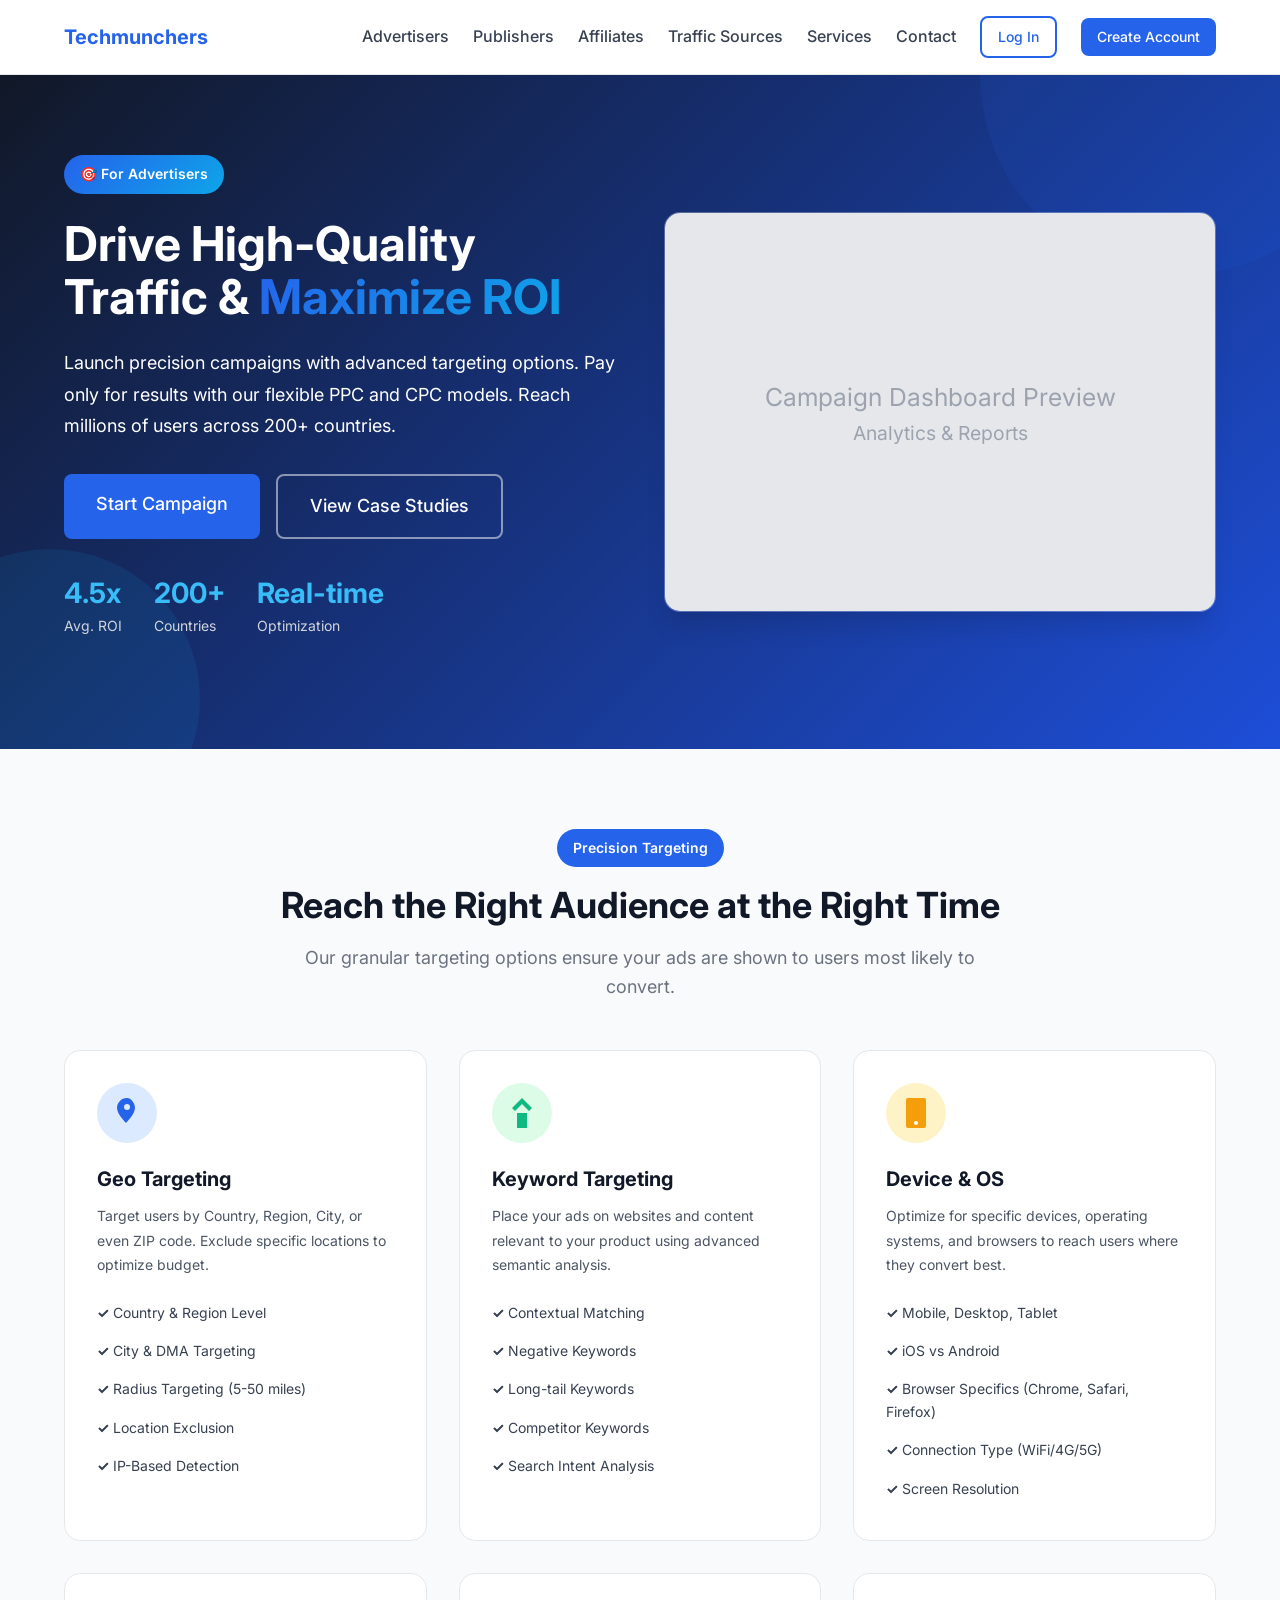
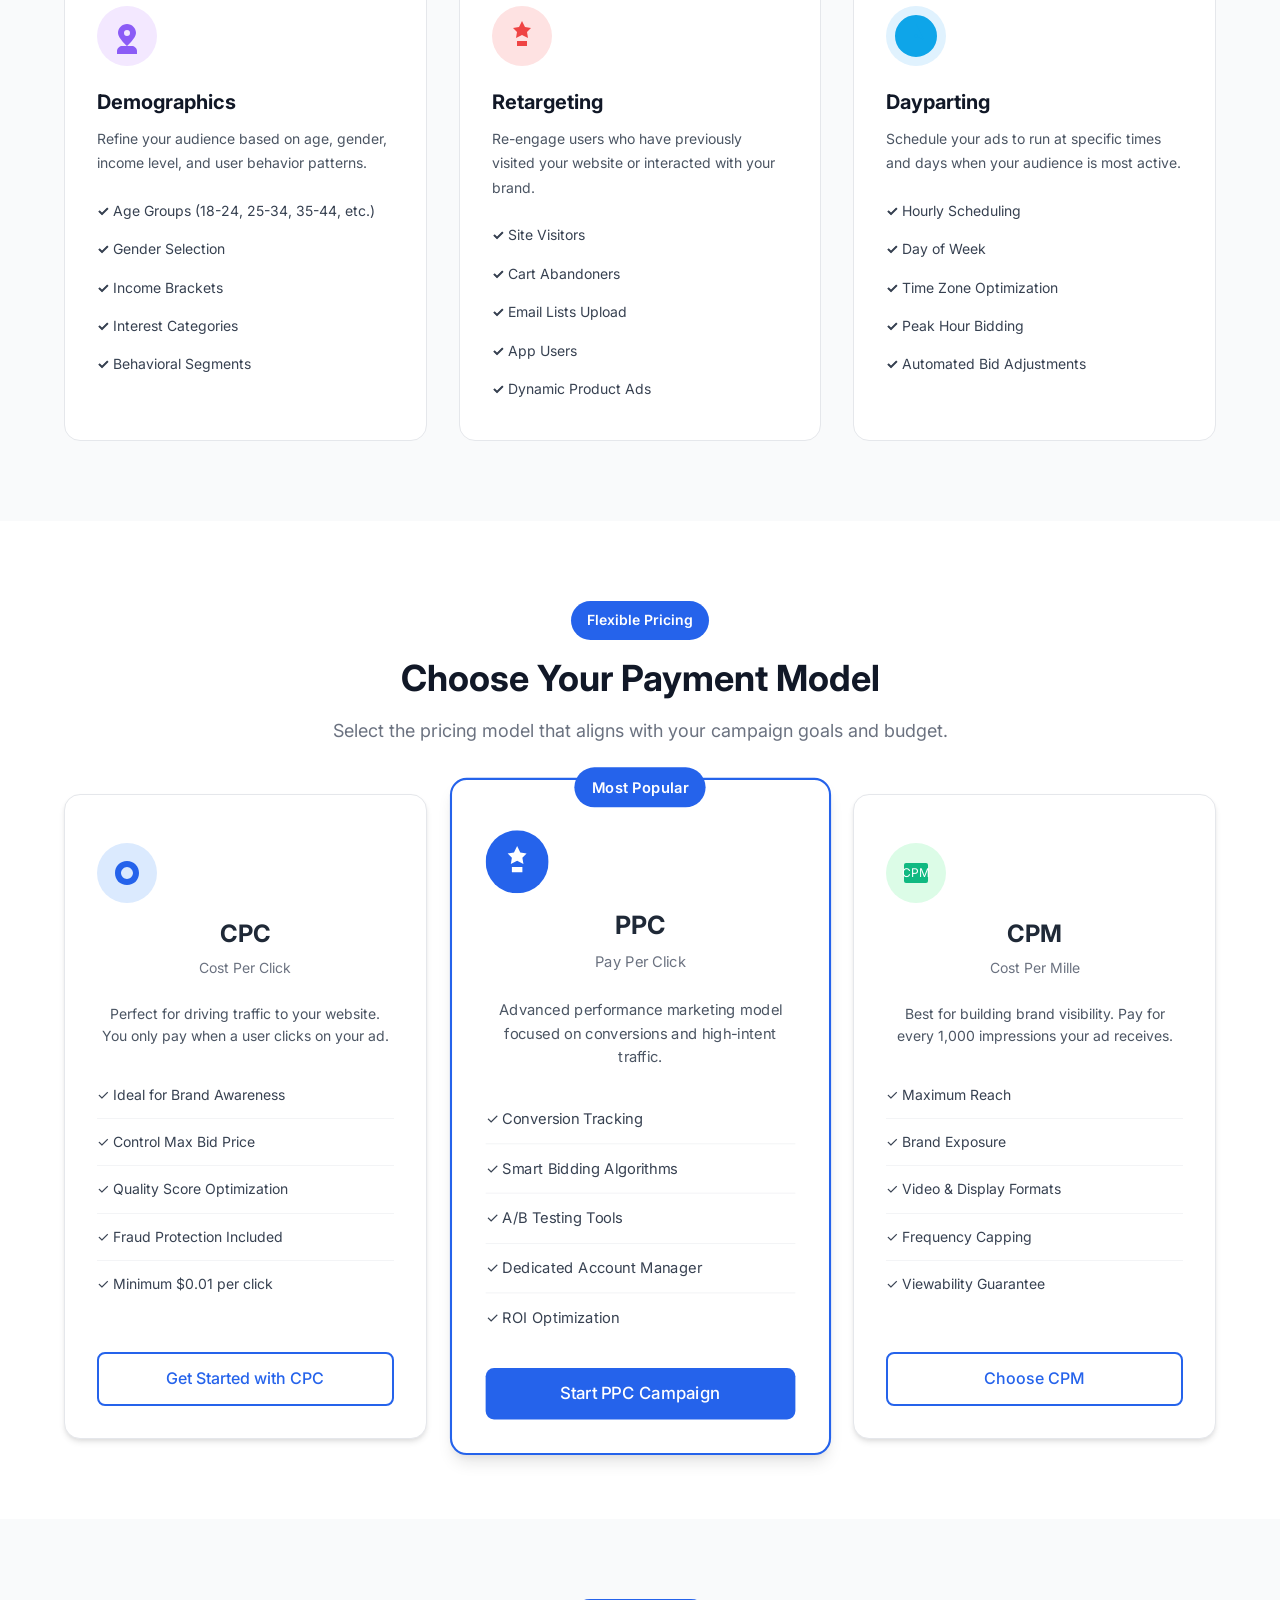
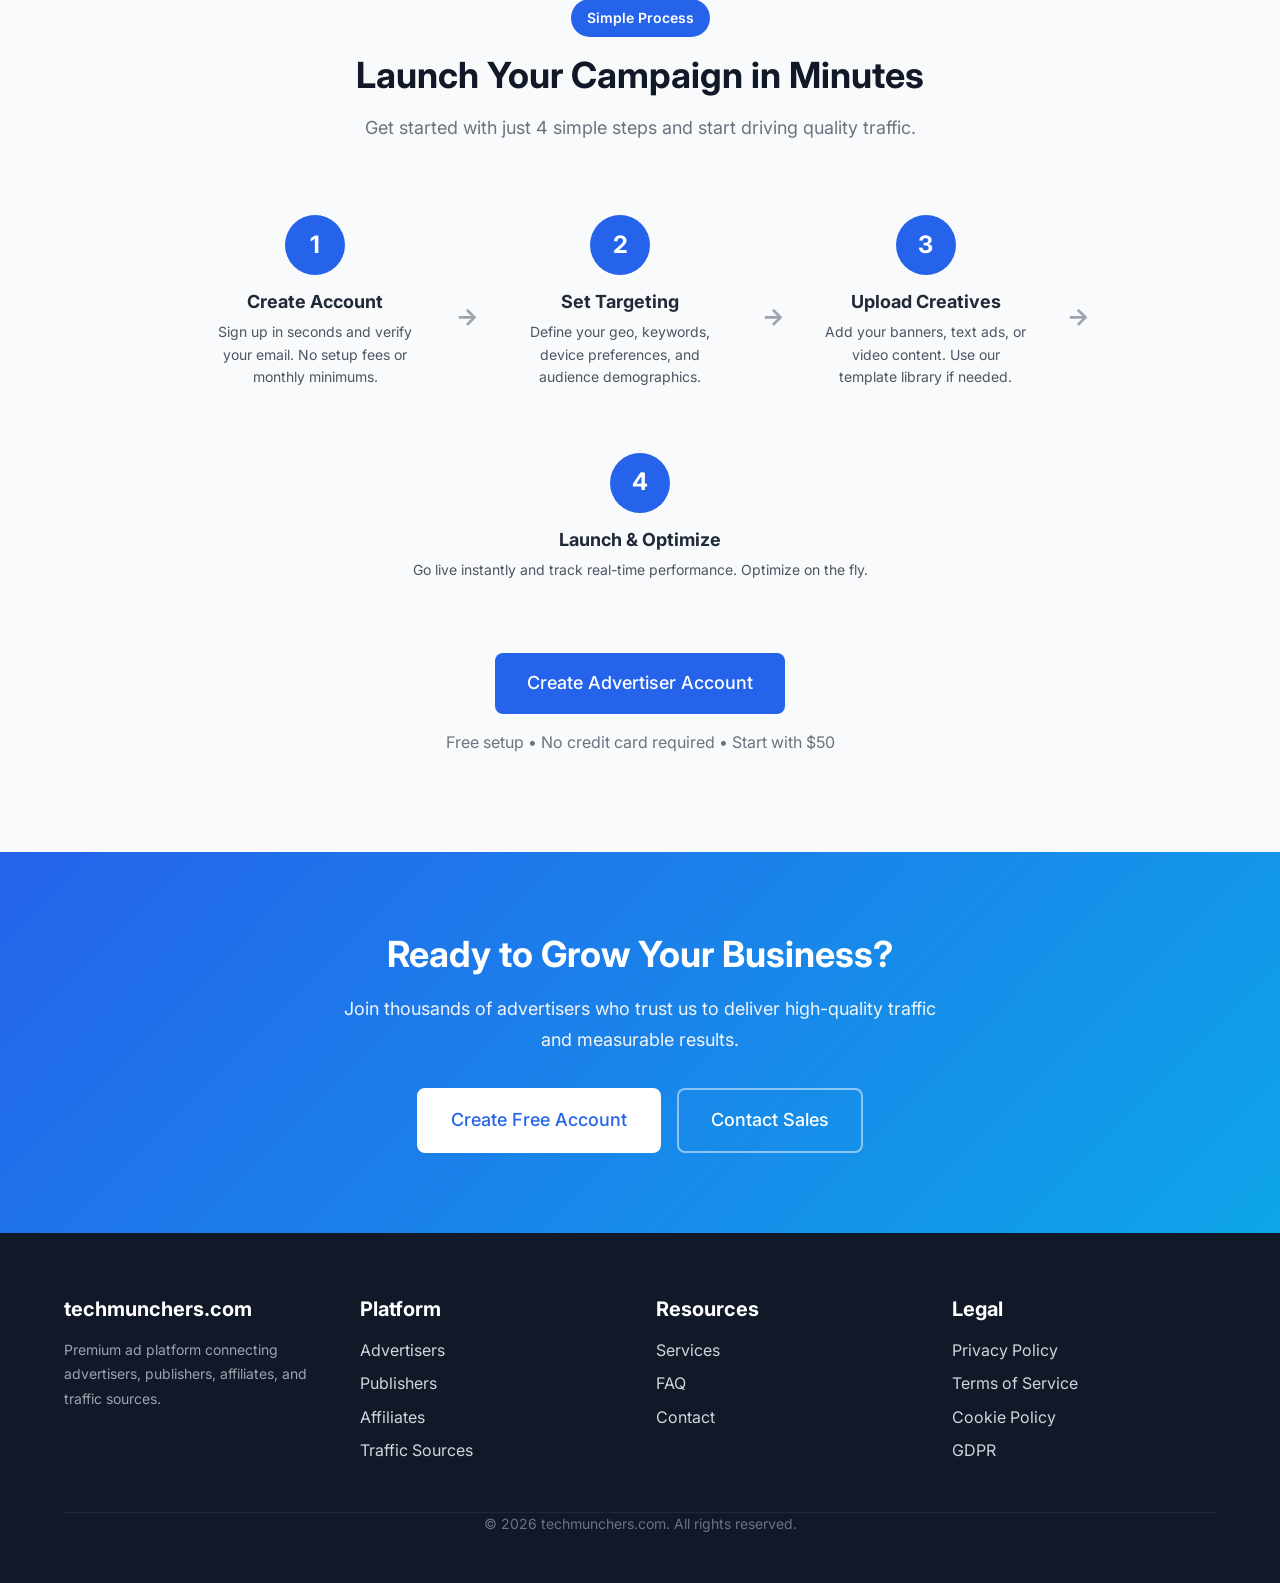
==== commit d1ab9841: "Complete site design and branding" ====
--- a/pages/advertiser.html
+++ b/pages/advertiser.html
@@ -18,29 +18,28 @@
 </head>
 <body>
   <!-- Navigation -->
-  <header class="navbar">
-    <div class="container">
-      <a href="../index.html" class="navbar-brand">AdNetwork</a>
-      
-      <button class="navbar-toggle" aria-label="Toggle navigation" aria-expanded="false">
-        <span></span>
-        <span></span>
-        <span></span>
-      </button>
-      
-      <nav class="navbar-menu" id="navbar-menu">
-        <a href="../index.html" class="navbar-link">Home</a>
-        <a href="advertiser.html" class="navbar-link active">For Advertisers</a>
-        <a href="publisher.html" class="navbar-link">For Publishers</a>
-        <a href="affiliate.html" class="navbar-link">Affiliates</a>
-        <a href="traffic-sources.html" class="navbar-link">Traffic Sources</a>
-        <a href="services.html" class="navbar-link">Services</a>
-        <a href="contact.html" class="navbar-link">Contact</a>
-        <a href="#" class="btn btn-outline btn-sm">Log In</a>
-        <a href="#" class="btn btn-primary btn-sm">Create Account</a>
-      </nav>
-    </div>
-  </header>
+  
+
+<header class="navbar">
+  <div class="container">
+    <a href="../index.html" class="navbar-brand">Techmunchers</a>
+    <button class="navbar-toggle" aria-label="Toggle navigation" aria-expanded="false">
+      <span></span>
+      <span></span>
+      <span></span>
+    </button>
+    <nav class="navbar-menu" id="navbar-menu">      <a href="advertiser.html" class="navbar-link">Advertisers</a>
+      <a href="publisher.html" class="navbar-link">Publishers</a>
+      <a href="affiliate.html" class="navbar-link">Affiliates</a>
+      <a href="traffic-sources.html" class="navbar-link">Traffic Sources</a>
+      <a href="services.html" class="navbar-link">Services</a>      <a href="contact.html" class="navbar-link">Contact</a>
+      <a href="#" class="btn btn-outline btn-sm">Log In</a>
+      <a href="#" class="btn btn-primary btn-sm">Create Account</a>
+    </nav>
+  </div>
+</header>
+
+
 
   <!-- Main Content -->
   <main>
@@ -374,64 +373,48 @@
   </main>
 
   <!-- Footer -->
-  <footer class="footer">
-    <div class="container">
-      <div class="footer-grid">
-        <div class="footer-column">
-          <h4 class="footer-brand">AdNetwork</h4>
-          <p class="footer-description">Premium advertising platform connecting advertisers and publishers worldwide.</p>
-          <div class="footer-social">
-            <a href="#" aria-label="Facebook">
-              <svg width="20" height="20" viewBox="0 0 24 24" fill="currentColor"><path d="M24 12.073c0-6.627-5.373-12-12-12s-12 5.373-12 12c0 5.99 4.388 10.954 10.125 11.854v-8.385H7.078v-3.47h3.047V9.43c0-3.007 1.792-4.669 4.533-4.669 1.312 0 2.686.235 2.686.235v2.953H15.83c-1.491 0-1.956.925-1.956 1.874v2.25h3.328l-.532 3.47h-2.796v8.385C19.612 23.027 24 18.062 24 12.073z"/></svg>
-            </a>
-            <a href="#" aria-label="Twitter">
-              <svg width="20" height="20" viewBox="0 0 24 24" fill="currentColor"><path d="M23.953 4.57a10 10 0 01-2.825.775 4.958 4.958 0 002.163-2.723c-.951.555-2.005.959-3.127 1.184a4.92 4.92 0 00-8.384 4.482C7.69 8.095 4.067 6.13 1.64 3.162a4.822 4.822 0 00-.666 2.475c0 1.71.87 3.213 2.188 4.096a4.904 4.904 0 01-2.228-.616v.06a4.923 4.923 0 003.946 4.827 4.996 4.996 0 01-2.212.085 4.936 4.936 0 004.604 3.417 9.867 9.867 0 01-6.102 2.105c-.39 0-.779-.023-1.17-.067a13.995 13.995 0 007.557 2.209c9.053 0 13.998-7.496 13.998-13.985 0-.21 0-.42-.015-.63A9.935 9.935 0 0024 4.59z"/></svg>
-            </a>
-            <a href="#" aria-label="LinkedIn">
-              <svg width="20" height="20" viewBox="0 0 24 24" fill="currentColor"><path d="M20.447 20.452h-3.554v-5.569c0-1.328-.027-3.037-1.852-3.037-1.853 0-2.136 1.445-2.136 2.939v5.667H9.351V9h3.414v1.561h.046c.477-.9 1.637-1.85 3.37-1.85 3.601 0 4.267 2.37 4.267 5.455v6.286zM5.337 7.433c-1.144 0-2.063-.926-2.063-2.065 0-1.138.92-2.063 2.063-2.063 1.14 0 2.064.925 2.064 2.063 0 1.139-.925 2.065-2.064 2.065zm1.782 13.019H3.555V9h3.564v11.452zM22.225 0H1.771C.792 0 0 .774 0 1.729v20.542C0 23.227.792 24 1.771 24h20.451C23.2 24 24 23.227 24 22.271V1.729C24 .774 23.2 0 22.222 0h.003z"/></svg>
-            </a>
-          </div>
-        </div>
-        
-        <div class="footer-column">
-          <h4>Platform</h4>
-          <ul class="footer-links">
-            <li><a href="advertiser.html">For Advertisers</a></li>
-            <li><a href="publisher.html">For Publishers</a></li>
-            <li><a href="affiliate.html">For Affiliates</a></li>
-            <li><a href="traffic-sources.html">Traffic Sources</a></li>
-            <li><a href="services.html">Services</a></li>
-          </ul>
-        </div>
-        
-        <div class="footer-column">
-          <h4>Resources</h4>
-          <ul class="footer-links">
-            <li><a href="#">Documentation</a></li>
-            <li><a href="#">API Reference</a></li>
-            <li><a href="#">Case Studies</a></li>
-            <li><a href="#">Blog</a></li>
-            <li><a href="#">Help Center</a></li>
-          </ul>
-        </div>
-        
-        <div class="footer-column">
-          <h4>Company</h4>
-          <ul class="footer-links">
-            <li><a href="#">About Us</a></li>
-            <li><a href="contact.html">Contact</a></li>
-            <li><a href="#">Careers</a></li>
-            <li><a href="#">Privacy Policy</a></li>
-            <li><a href="#">Terms of Service</a></li>
-          </ul>
-        </div>
-      </div>
-      
-      <div class="footer-bottom">
-        <p>&copy; 2024 AdNetwork. All rights reserved.</p>
+  
+
+<footer class="footer">
+  <div class="container">
+    <div class="d-grid footer-grid" style="grid-template-columns: repeat(auto-fit, minmax(220px, 1fr)); gap: var(--spacing-8);">
+      <div class="footer-column">
+        <h4 class="footer-brand" style="color: var(--color-white);">techmunchers.com</h4>
+        <p class="footer-description text-small text-muted">Premium ad platform connecting advertisers, publishers, affiliates, and traffic sources.</p>
+      </div>
+      <div class="footer-column">
+        <h5 style="color: var(--color-white);">Platform</h5>
+        <ul class="d-flex flex-column gap-2">
+          <li><a href="advertiser.html">Advertisers</a></li>
+          <li><a href="publisher.html">Publishers</a></li>
+          <li><a href="affiliate.html">Affiliates</a></li>
+          <li><a href="traffic-sources.html">Traffic Sources</a></li>
+        </ul>
+      </div>
+      <div class="footer-column">
+        <h5 style="color: var(--color-white);">Resources</h5>
+        <ul class="d-flex flex-column gap-2">
+          <li><a href="services.html">Services</a></li>
+          <li><a href="faq.html">FAQ</a></li>
+          <li><a href="contact.html">Contact</a></li>
+        </ul>
+      </div>
+      <div class="footer-column">
+        <h5 style="color: var(--color-white);">Legal</h5>
+        <ul class="d-flex flex-column gap-2">
+          <li><a href="privacy-policy.html">Privacy Policy</a></li>
+          <li><a href="terms-of-service.html">Terms of Service</a></li>
+          <li><a href="cookie-policy.html">Cookie Policy</a></li>
+          <li><a href="gdpr.html">GDPR</a></li>
+        </ul>
       </div>
     </div>
-  </footer>
+    <div class="mt-8 pt-6" style="border-top: 1px solid var(--color-gray-800);">
+      <p class="text-small text-muted text-center">&copy; 2026 techmunchers.com. All rights reserved.</p>
+    </div>
+  </div>
+</footer>
+
 
   <!-- JavaScript -->
   <script src="../assets/js/main.js"></script>
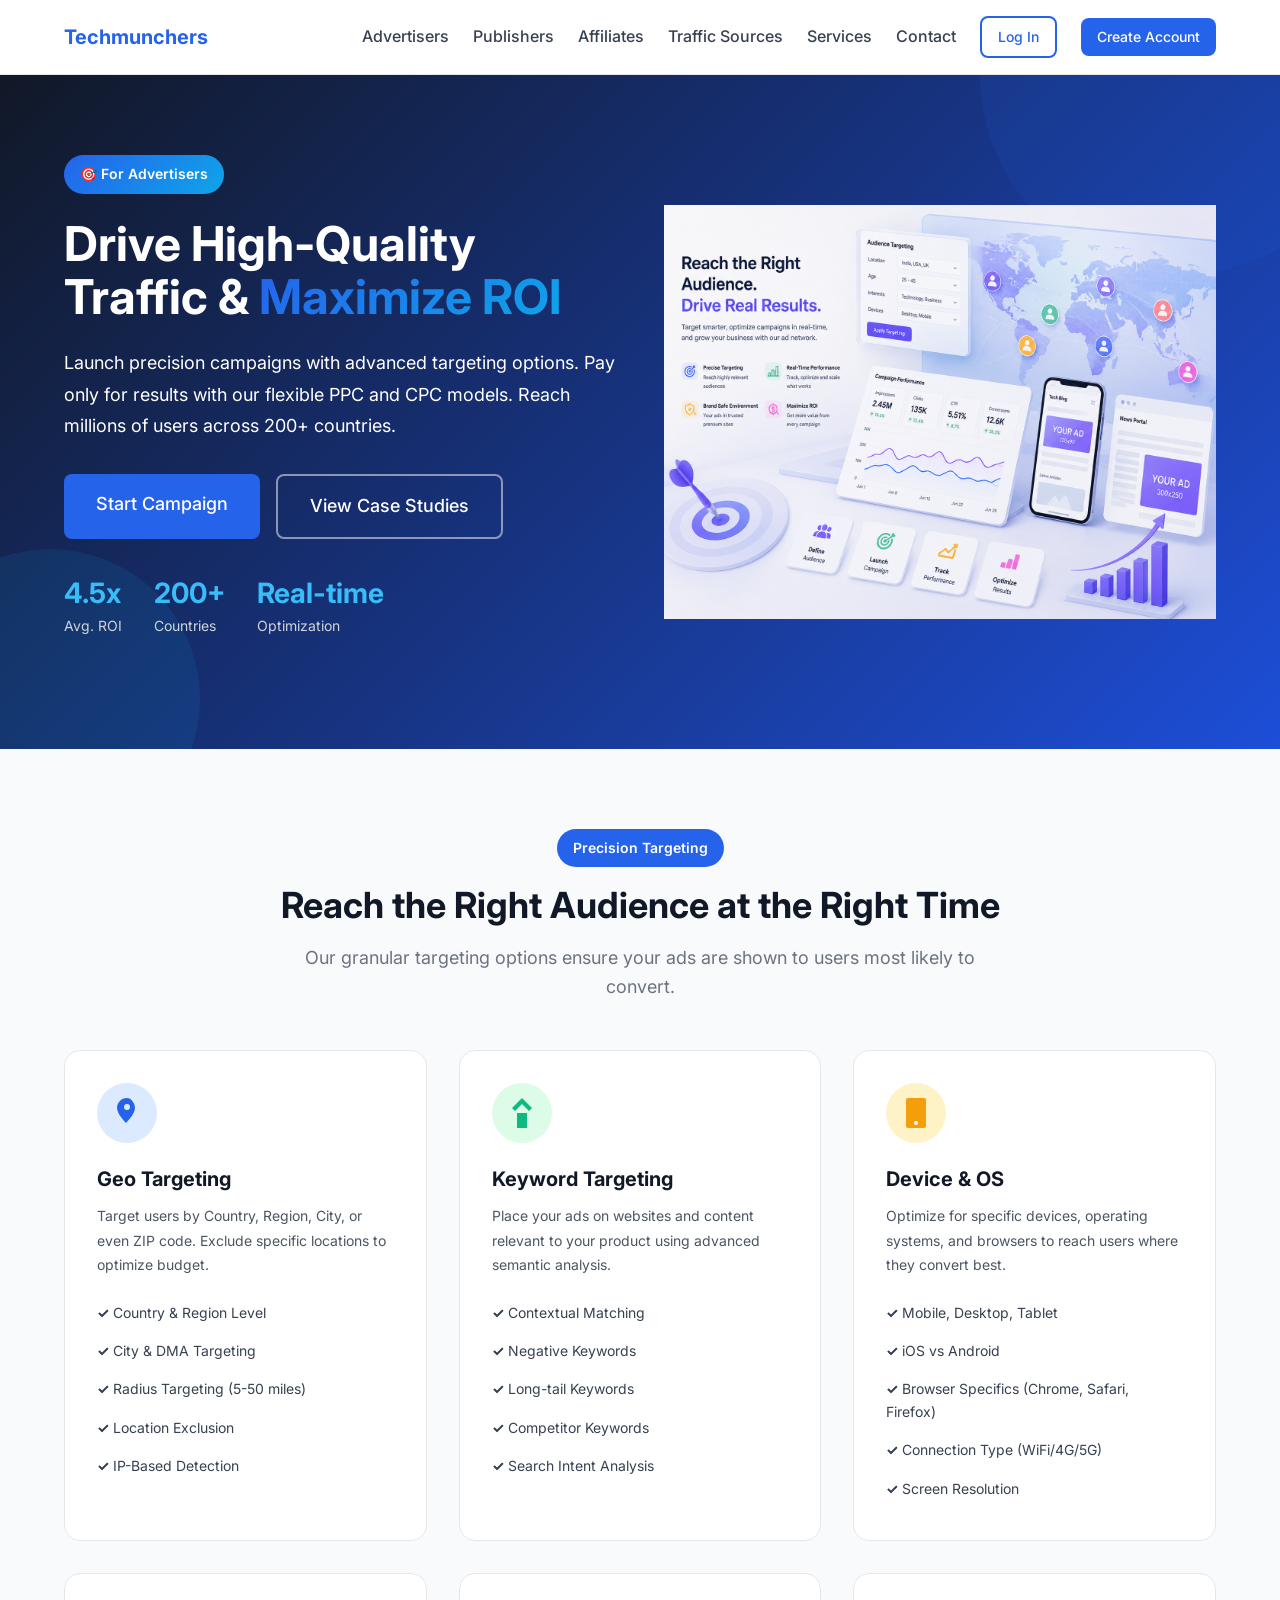
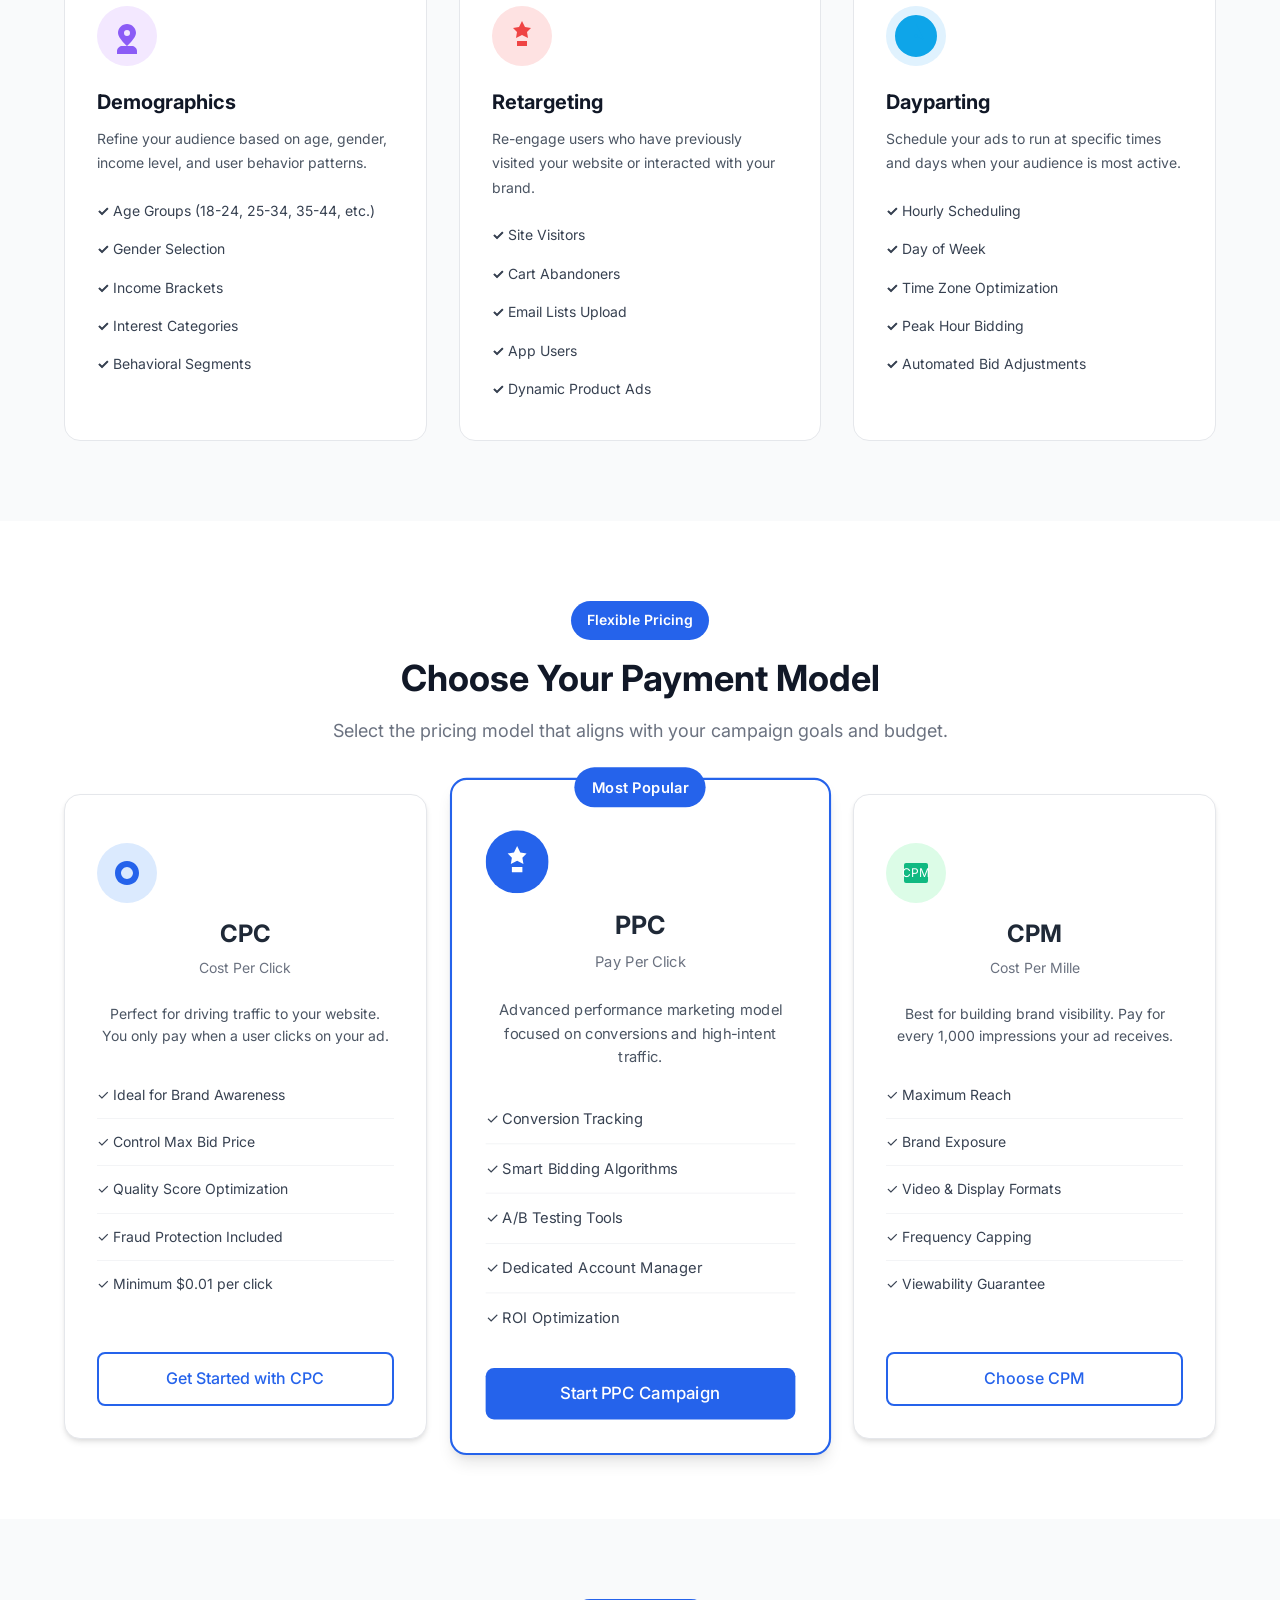
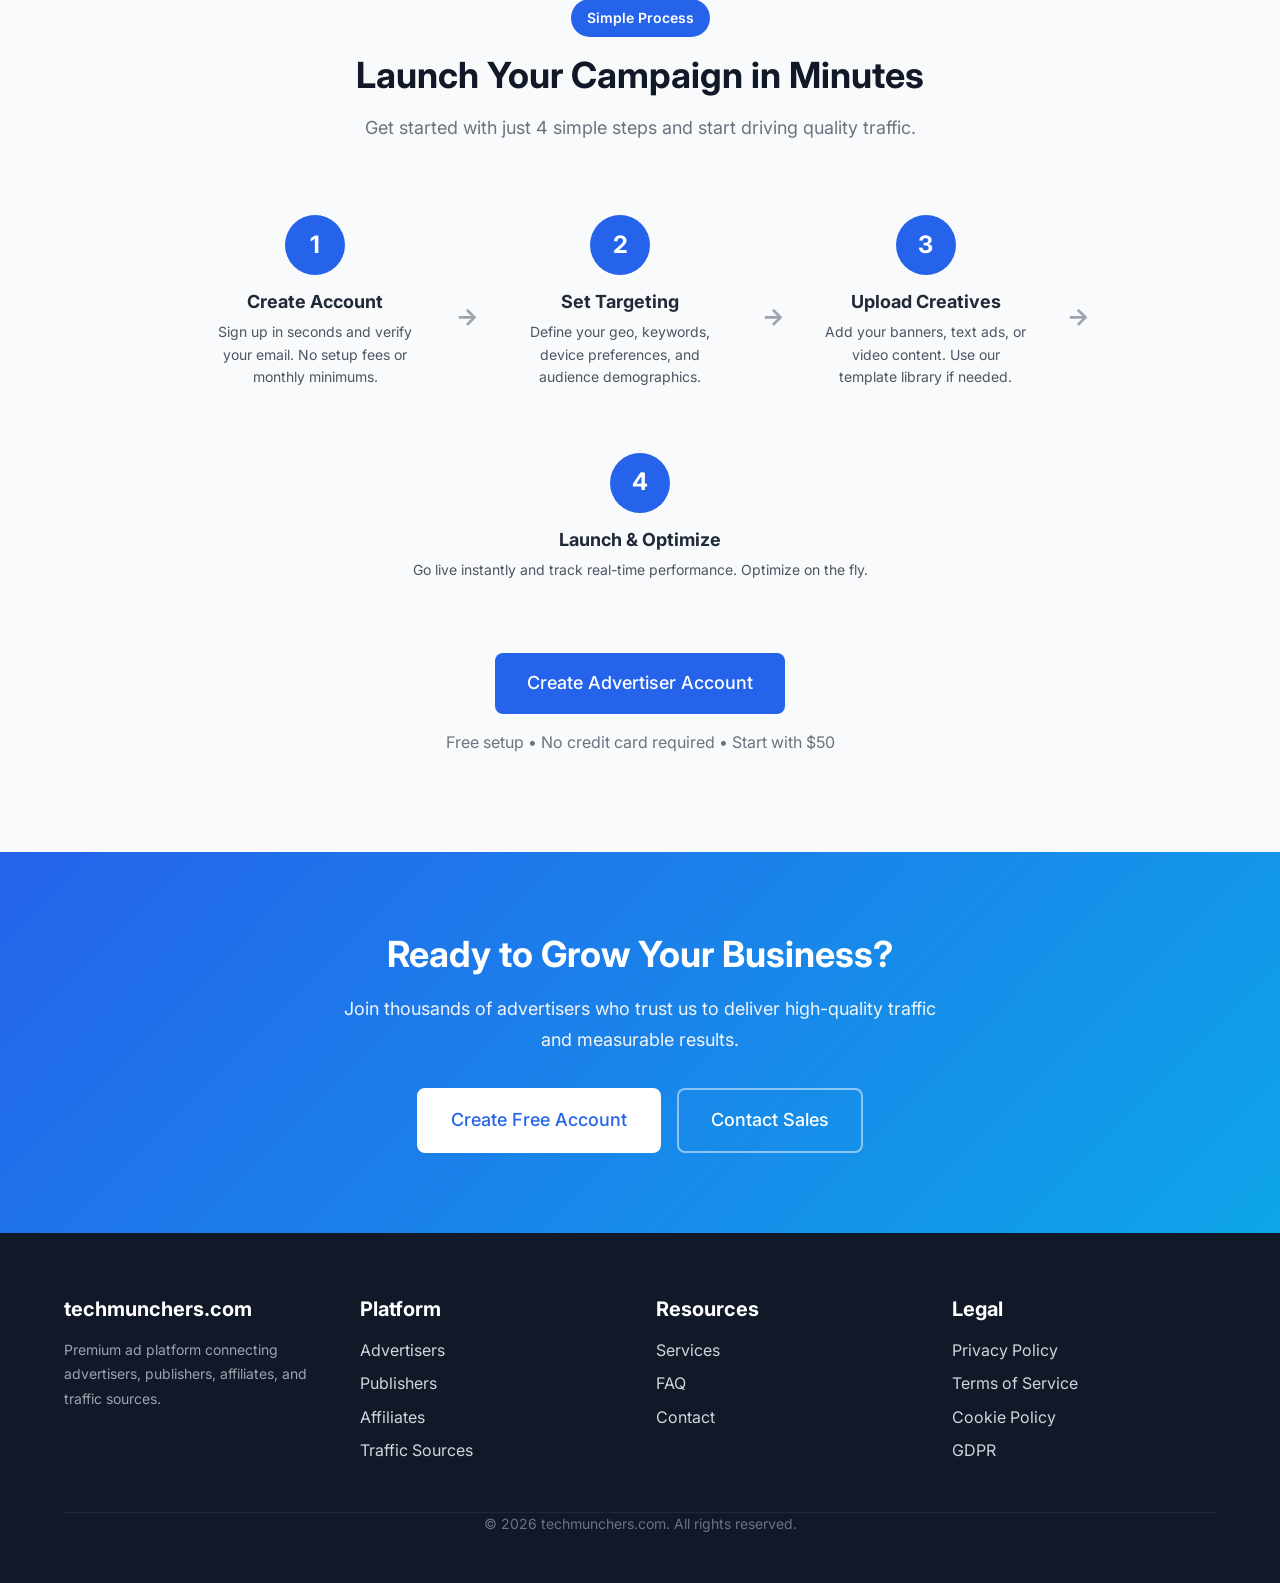
==== commit 28bbfd16: "adding  hero  images for all pages" ====
--- a/pages/advertiser.html
+++ b/pages/advertiser.html
@@ -75,13 +75,10 @@
             </div>
           </div>
           <div class="hero-image">
-            <div class="image-placeholder hero-placeholder">
-              <svg viewBox="0 0 400 300" xmlns="http://www.w3.org/2000/svg">
-                <rect fill="#E5E7EB" width="400" height="300"/>
-                <text fill="#9CA3AF" font-family="Inter, sans-serif" font-size="18" text-anchor="middle" x="200" y="140">Campaign Dashboard Preview</text>
-                <text fill="#9CA3AF" font-family="Inter, sans-serif" font-size="14" text-anchor="middle" x="200" y="165">Analytics & Reports</text>
-              </svg>
-            </div>
+             <img
+    src="../assets/images/advertiser.png"
+    alt="Dashboard preview showing analytics and reports"
+  >
           </div>
         </div>
       </div>
